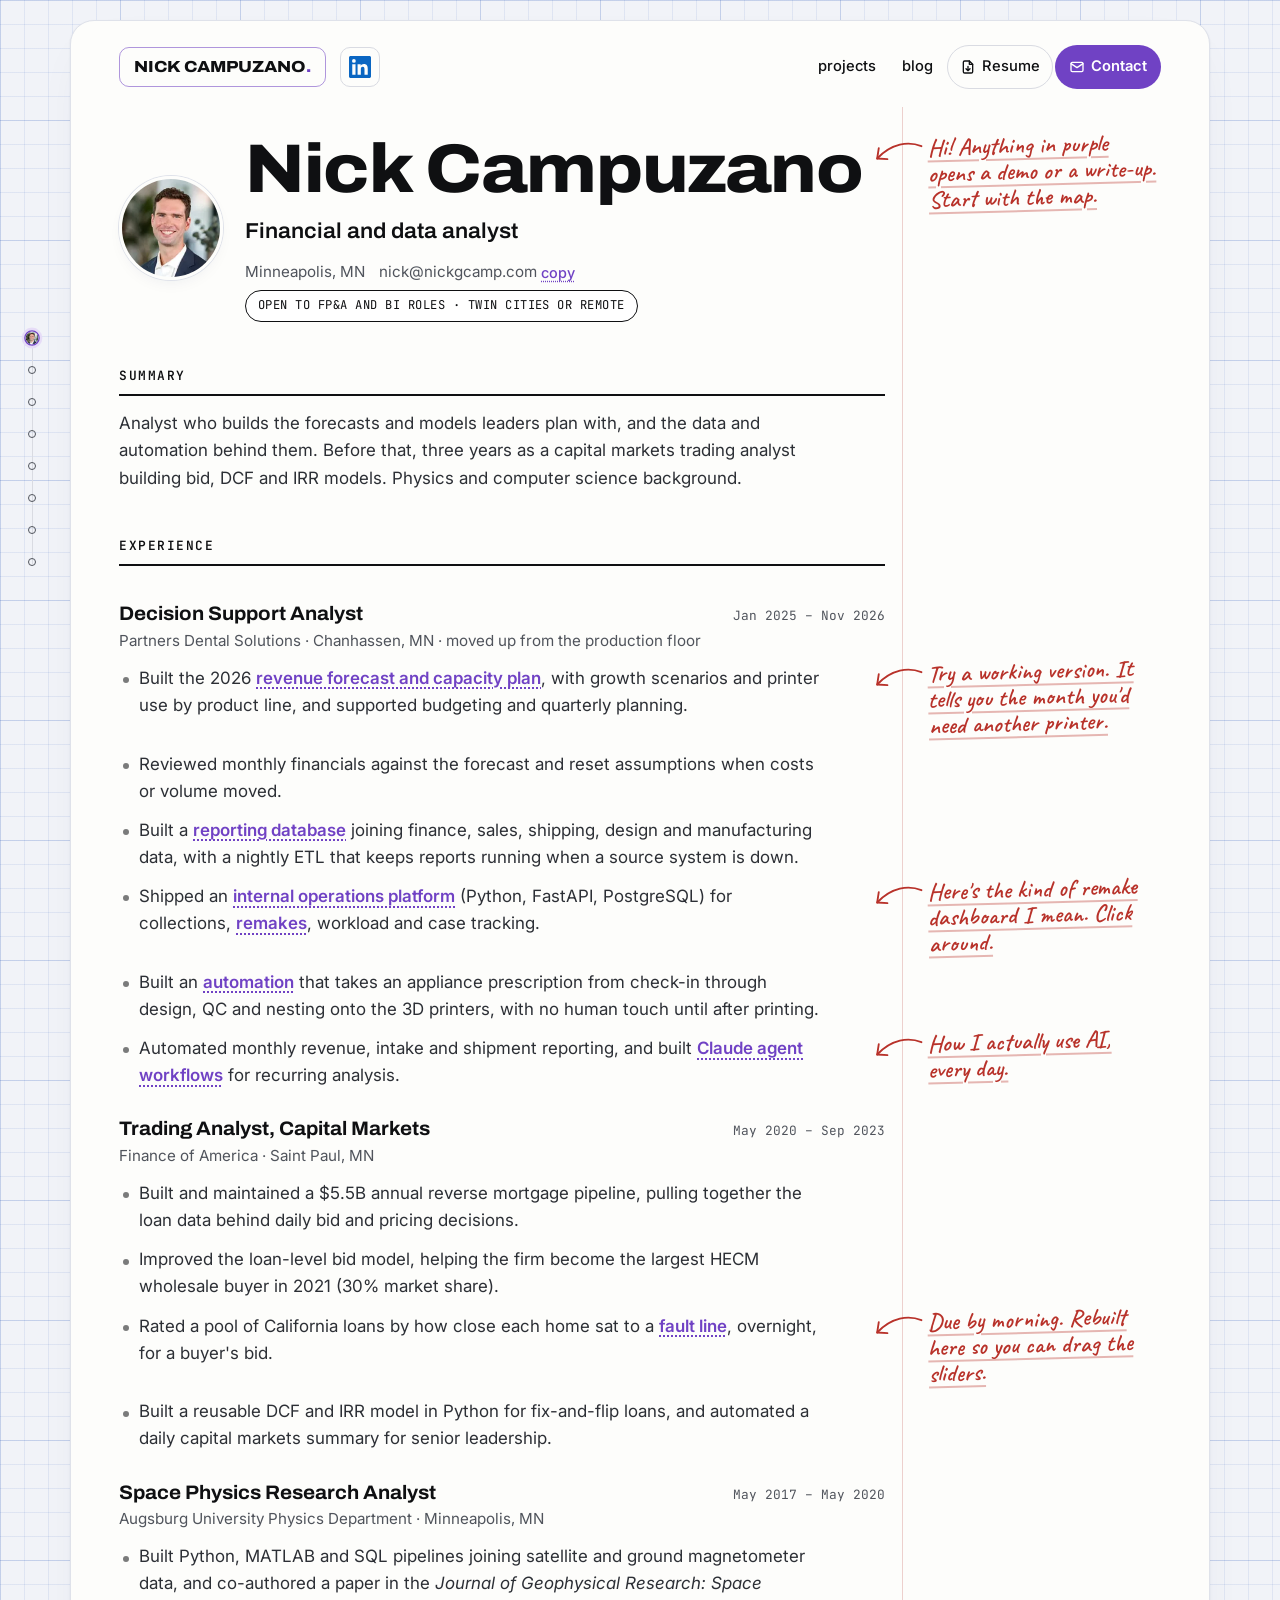
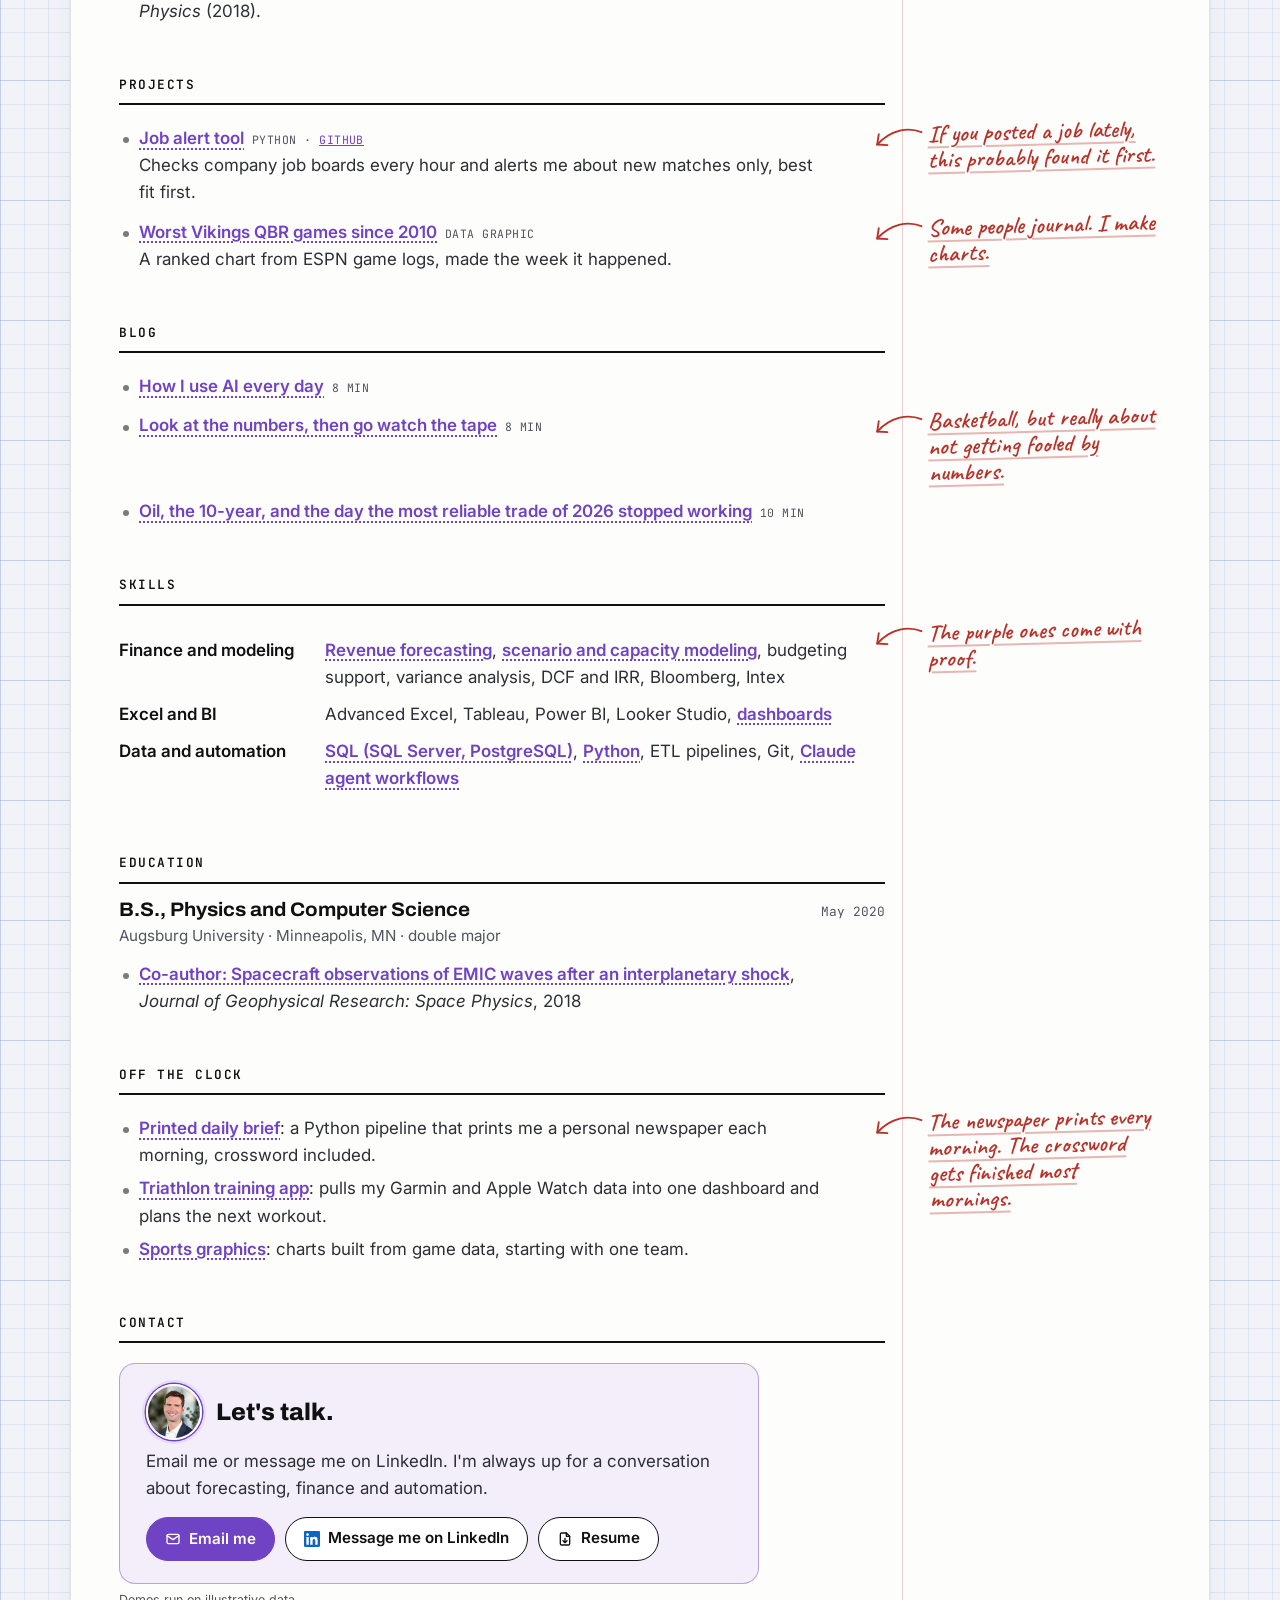
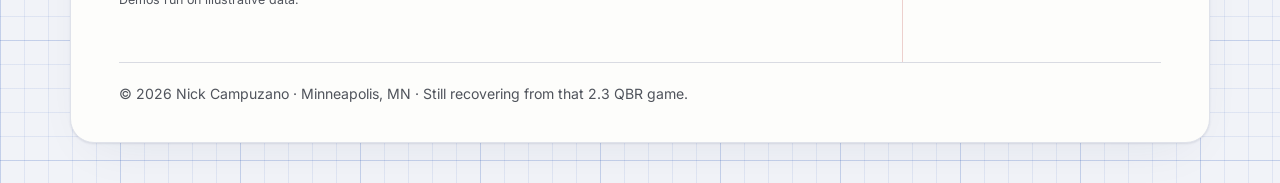
==== index.html @ 0dad1169 "Resume buttons open the PDF in a new tab Co-Authored-By: Claude Opus 5.5 <noreply@anthropic.com>" ====
<!doctype html>
<html lang="en">
<head>
<meta charset="utf-8">
<meta name="viewport" content="width=device-width, initial-scale=1, viewport-fit=cover">
<title>Nick Campuzano · Financial and data analyst</title>
<meta name="description" content="Nick Campuzano, financial and data analyst in Minneapolis. Forecasts, FP&amp;A models, SQL, Python and the automation behind them.">
<link rel="canonical" href="https://nickgcamp.com/">
<meta property="og:type" content="website">
<meta property="og:site_name" content="Nick Campuzano">
<meta property="og:title" content="Nick Campuzano · Financial and data analyst">
<meta property="og:description" content="Nick Campuzano, financial and data analyst in Minneapolis. Forecasts, FP&amp;A models, SQL, Python and the automation behind them.">
<meta property="og:url" content="https://nickgcamp.com/">
<meta property="og:image" content="https://nickgcamp.com/assets/og-image.png">
<meta property="og:image:width" content="1200">
<meta property="og:image:height" content="630">
<meta name="twitter:card" content="summary_large_image">
<meta name="theme-color" content="#fbfbf9" media="(prefers-color-scheme: light)">
<meta name="theme-color" content="#0f1114" media="(prefers-color-scheme: dark)">
<link rel="icon" href="assets/favicon.svg" type="image/svg+xml">
<link rel="icon" href="assets/favicon-32.png" sizes="32x32" type="image/png">
<link rel="apple-touch-icon" href="assets/apple-touch-icon.png">
<link rel="preconnect" href="https://fonts.googleapis.com">
<link rel="preconnect" href="https://fonts.gstatic.com" crossorigin>
<link rel="stylesheet" href="https://fonts.googleapis.com/css2?family=Archivo:wdth,wght@62..125,400..900&family=Inter:wght@400;500;600;700&family=JetBrains+Mono:wght@400;500;600;700&family=Caveat:wght@600&display=swap">

<style>
:root {
  --bg: #fbfbf9; --ink: #0f1012; --body: #2c2f35; --muted: #50545c; --line: #d9dbe2;
  --accent: #7042c4; --accent-ink: #ffffff; --accent-soft: #e6dcf7;
  --pen: #b8322a; --pen-soft: rgba(184,50,42,.35);
  --grid: rgba(64,104,190,.10); --grid-major: rgba(64,104,190,.17);
  --chip: #ffffff;
  --frame: #f1f3f8; --paper: #fdfdfb; --card-line: #dfe2ea; --shadow: rgba(30,40,80,.10);
  --f-display: "Archivo", "Arial Narrow", system-ui, sans-serif;
  --f-body: "Inter", system-ui, -apple-system, "Segoe UI", Roboto, sans-serif;
  --f-mono: "JetBrains Mono", ui-monospace, Menlo, Consolas, monospace;
  --f-hand: "Caveat", "Segoe Print", "Bradley Hand", cursive;
  --margin: 240px;
}
@media (prefers-color-scheme: dark) { :root:not([data-theme="light"]) {
  --bg: #111317; --ink: #f1f1ec; --body: #d4d6da; --muted: #a3a8b1; --line: #343943;
  --accent: #c4b0f7; --accent-ink: #0f1114; --accent-soft: #33285a; --pen: #ff8f80; --pen-soft: rgba(255,143,128,.4);
  --grid: rgba(160,180,255,.07); --grid-major: rgba(160,180,255,.13);
  --chip: #1c2026; --frame: #0b0d10; --paper: #16191e; --card-line: #2a2f37; --shadow: rgba(0,0,0,.5); color-scheme: dark; } }
:root[data-theme="dark"] {
  --bg: #111317; --ink: #f1f1ec; --body: #d4d6da; --muted: #a3a8b1; --line: #343943;
  --accent: #c4b0f7; --accent-ink: #0f1114; --accent-soft: #33285a; --pen: #ff8f80; --pen-soft: rgba(255,143,128,.4);
  --grid: rgba(160,180,255,.07); --grid-major: rgba(160,180,255,.13);
  --chip: #1c2026; --frame: #0b0d10; --paper: #16191e; --card-line: #2a2f37; --shadow: rgba(0,0,0,.5); color-scheme: dark; }

* { box-sizing: border-box; }
body {
  margin: 0; color: var(--body); font-family: var(--f-body); font-size: 1.06rem; line-height: 1.6;
  background-color: var(--frame);
  background-image:
    linear-gradient(var(--grid-major) 1px, transparent 1px),
    linear-gradient(90deg, var(--grid-major) 1px, transparent 1px),
    linear-gradient(var(--grid) 1px, transparent 1px),
    linear-gradient(90deg, var(--grid) 1px, transparent 1px);
  background-size: 120px 120px, 120px 120px, 24px 24px, 24px 24px;
  padding-left: max(16px, env(safe-area-inset-left, 0px));
  padding-right: max(16px, env(safe-area-inset-right, 0px));
}
a { color: var(--accent); }
:focus-visible { outline: 2px solid var(--accent); outline-offset: 3px; border-radius: 4px; }

/* the card that holds the resume: solid, no grid behind text */
.card { max-width: 1140px; margin: 20px auto 40px; background: var(--paper, var(--bg)); border: 1px solid var(--card-line); border-radius: 24px; box-shadow: 0 1px 2px var(--shadow), 0 18px 50px -24px var(--shadow); padding: 6px clamp(20px, 4vw, 48px) 0; }
/* header */
.top { margin: 0; display: flex; align-items: center; justify-content: space-between; gap: 12px 24px; flex-wrap: wrap; padding-block: 18px; }
.brand { font-family: var(--f-display); font-weight: 800; font-stretch: 112%; text-transform: uppercase; color: var(--ink); text-decoration: none; font-size: 1rem; }
.brand span { color: var(--accent); }
.top nav { display: flex; flex-wrap: wrap; gap: 2px; }
.top nav a { color: var(--ink); text-decoration: none; font-size: .92rem; font-weight: 500; padding: 8px 12px; min-height: 44px; display: inline-flex; align-items: center; border-radius: 999px; }
.top nav a:hover { background: var(--accent-soft); }

/* the sheet */
.sheet { margin: 0; position: relative; padding-block: 28px 40px; }
.sheet::before { content: ""; position: absolute; top: 0; bottom: 0; right: calc(var(--margin) + 18px); width: 1px; background: var(--pen); opacity: .22; }
.row { display: grid; grid-template-columns: minmax(0, 1fr) var(--margin); column-gap: 36px; }
.row > :first-child { min-width: 0; }

h1 { font-family: var(--f-display); font-weight: 800; font-stretch: 110%; color: var(--ink); font-size: clamp(2.5rem, 7vw, 4.3rem); line-height: 1; letter-spacing: -0.02em; margin: 0; }
.role { font-family: var(--f-display); font-stretch: 105%; font-weight: 600; color: var(--ink); font-size: clamp(1.1rem, 2.4vw, 1.35rem); margin: 10px 0 6px; }
.contact-line { display: flex; flex-wrap: wrap; align-items: center; gap: 4px 14px; color: var(--muted); font-size: .95rem; }
.contact-line a { font-weight: 500; }
.copy { font: inherit; font-size: .9rem; font-weight: 500; color: var(--accent); background: none; border: 0; padding: 6px 0; min-height: 36px; cursor: pointer; text-decoration: underline; text-decoration-style: dotted; text-underline-offset: 3px; }
.open { display: inline-block; margin-top: 12px; font-family: var(--f-mono); font-size: .76rem; letter-spacing: .04em; text-transform: uppercase; color: var(--ink); border: 1px solid var(--ink); border-radius: 999px; padding: 5px 12px; background: var(--chip); }

h2 { font-family: var(--f-mono); font-weight: 600; font-size: .8rem; letter-spacing: .12em; text-transform: uppercase; color: var(--ink); margin: 44px 0 14px; padding-bottom: 8px; border-bottom: 2px solid var(--ink); }
.summary { margin: 0; color: var(--body); max-width: 62ch; }

.job-head { display: flex; justify-content: space-between; align-items: baseline; gap: 4px 16px; flex-wrap: wrap; margin-top: 22px; }
h3 { font-family: var(--f-display); font-weight: 700; font-stretch: 105%; color: var(--ink); font-size: 1.22rem; margin: 0; line-height: 1.25; }
.dates { font-family: var(--f-mono); font-size: .8rem; color: var(--muted); white-space: nowrap; }
.org { color: var(--muted); font-size: .95rem; margin: 2px 0 6px; }
.bullet { position: relative; padding-left: 20px; margin: 6px 0; max-width: 64ch; }
.bullet::before { content: ""; position: absolute; left: 4px; top: .72em; width: 6px; height: 6px; border-radius: 50%; background: var(--ink); opacity: .55; }

/* links inside the resume */
.lk { color: var(--accent); font-weight: 600; text-decoration: underline; text-decoration-style: dotted; text-decoration-thickness: 1.5px; text-underline-offset: 4px; border-radius: 3px; transition: background-color .15s; }
.lk:hover, .lk:focus-visible { text-decoration-style: solid; background: var(--accent-soft); }
.tag { font-family: var(--f-mono); font-size: .72rem; letter-spacing: .04em; text-transform: uppercase; color: var(--muted); margin-left: 8px; white-space: nowrap; }

.skills { display: grid; gap: 10px; }
.skills div { display: grid; grid-template-columns: 190px minmax(0, 1fr); gap: 4px 16px; }
.skills dt { font-weight: 600; color: var(--ink); }
.skills dd { margin: 0; }

/* margin notes */
.note { align-self: start; display: flex; align-items: flex-start; gap: 4px; margin-left: -50px; padding: 2px 6px 4px 0; color: var(--pen); text-decoration: none; font-family: var(--f-hand); font-weight: 600; font-size: 1.5rem; line-height: 1.08; transform: rotate(-1.5deg); transform-origin: left top; border-radius: 6px; }
.note .arrow { flex: none; width: 52px; height: 30px; margin-top: 2px; transition: transform .2s; }
.note .arrow path { fill: none; stroke: currentColor; stroke-width: 2; stroke-linecap: round; stroke-linejoin: round; }
.note .txt { text-decoration: underline; text-decoration-color: var(--pen-soft); text-decoration-thickness: 1.5px; text-underline-offset: 5px; }
a.note:hover, a.note:focus-visible { color: var(--accent); }
a.note:hover .txt, a.note:focus-visible .txt { text-decoration-color: currentColor; background: linear-gradient(transparent 55%, var(--accent-soft) 55%); }
a.note:hover .arrow, a.note:focus-visible .arrow { transform: translateX(-5px); }
.mt-job { margin-top: 22px; }
.mt-b { margin-top: 2px; }

.contact { margin-top: 10px; display: flex; flex-wrap: wrap; gap: 10px; }
.btn { display: inline-flex; align-items: center; min-height: 44px; padding: 0 18px; border-radius: 999px; font-weight: 600; font-size: .95rem; text-decoration: none; border: 1.5px solid var(--ink); color: var(--ink); background: var(--chip); cursor: pointer; font-family: inherit; }
.btn.primary { background: var(--ink); color: var(--bg); }
.btn:hover { border-color: var(--accent); }

footer { margin: 0; border-top: 1px solid var(--line); padding-block: 20px 36px; color: var(--muted); font-size: .88rem; display: flex; flex-wrap: wrap; justify-content: space-between; gap: 8px 20px; }
footer a { color: var(--muted); }
.foot-note { font-size: .78rem; color: var(--muted); margin-top: 6px; }

@media (max-width: 860px) {
  .card { margin: 14px auto 28px; border-radius: 18px; padding: 4px 18px 0; }
  .sheet::before { display: none; }
  .row { grid-template-columns: minmax(0, 1fr); }
  .row > .note:empty, .row > .gap { display: none; }
  .note { margin: 4px 0 8px 14px; font-size: 1.42rem; transform: rotate(-1deg); }
  .note .arrow { transform: scaleY(-1) rotate(-12deg); width: 44px; }
  a.note:hover .arrow, a.note:focus-visible .arrow { transform: scaleY(-1) rotate(-12deg) translateY(4px); }
  .skills div { grid-template-columns: minmax(0, 1fr); gap: 0; }
}
@media (prefers-reduced-motion: reduce) { .note .arrow, .lk { transition: none; } }

/* ---- Name button + LinkedIn, same spot on every page ---- */
.brand-row { display: flex; align-items: center; gap: 14px; flex-shrink: 0; }
.brand-row .brand { display: inline-block; white-space: nowrap; line-height: 30px; padding: 4px 14px; border: 1px solid var(--accent); border: 1px solid color-mix(in srgb, var(--accent) 55%, transparent); border-radius: 10px; transition: background-color .15s, border-color .15s; }
.brand-row .brand:hover, .brand-row .brand:focus-visible { background: var(--accent-soft); border-color: var(--accent); }
.brand-li { width: 40px; height: 40px; display: inline-flex; align-items: center; justify-content: center; border-radius: 10px; border: 1px solid var(--line); color: #0a66c2; transition: background-color .15s, border-color .15s; }
.brand-li svg { width: 22px; height: 22px; fill: currentColor; }
.brand-li:hover, .brand-li:focus-visible { background: var(--accent-soft); border-color: var(--accent); }
@media (prefers-color-scheme: dark) { :root:not([data-theme="light"]) .brand-li { color: #7cb7ff; } }
:root[data-theme="dark"] .brand-li { color: #7cb7ff; }
@media (max-width: 860px) { .brand-row .brand { line-height: 34px; } .brand-li { width: 44px; height: 44px; } }

/* Pinned header, Contact button and contact panel (Nov 23) */
html { scroll-padding-top: var(--hdr-h, 112px); }
@media (prefers-reduced-motion: no-preference) { html { scroll-behavior: smooth; } }
.top { position: sticky; top: 0; z-index: 40; background: var(--paper, var(--bg)); margin-inline: calc(-1 * clamp(20px, 4vw, 48px)); padding-inline: clamp(20px, 4vw, 48px); border-radius: 24px 24px 0 0; transition: box-shadow .2s, border-radius .2s; }
.top.stuck { box-shadow: 0 1px 0 var(--line), 0 10px 20px -16px rgba(0, 0, 0, .35); }
.top.stuck { border-radius: 0; }
.top nav a.nav-cta { gap: 6px; background: var(--accent); color: var(--accent-ink); font-weight: 600; padding-inline: 14px; }
.top nav a.nav-cta:hover { background: var(--accent); filter: brightness(1.08); }
.nav-cta svg, .btn .mail { width: 16px; height: 16px; flex: none; }
.contact-panel { margin-top: 6px; padding: 20px clamp(16px, 3vw, 26px) 22px; border: 1px solid var(--accent); border: 1px solid color-mix(in srgb, var(--accent) 45%, transparent); border-radius: 16px; background: var(--accent-soft); background: color-mix(in srgb, var(--accent-soft) 45%, transparent); max-width: 640px; }
.contact-panel .talk { font-family: var(--f-display); font-weight: 800; font-size: 1.5rem; line-height: 1.2; color: var(--ink); margin: 0 0 4px; }
.contact-panel .talk-head { display: flex; align-items: center; gap: 14px; margin: 0 0 8px; }
.contact-panel .talk-head .talk { margin: 0; }
.talk-face { width: 56px; height: 56px; flex: none; border-radius: 50%; object-fit: cover; display: block; border: 2px solid var(--paper, var(--bg)); box-shadow: 0 0 0 1.5px var(--accent), 0 0 0 4px var(--accent-soft); }
@media (max-width: 560px) { .talk-face { width: 48px; height: 48px; } }
.contact-panel .contact { margin-top: 14px; }
.contact-panel .btn { gap: 8px; }
.contact-panel .btn svg { fill: none; stroke: currentColor; }
.contact-panel .btn svg.li { fill: #0a66c2; stroke: none; }
.email-btn { position: relative; justify-content: center; transition: transform .18s ease, background-color .18s ease, color .18s ease, border-color .18s ease; }
.email-btn .ok { display: none; }
.email-btn.copied .mail { display: none; }
.email-btn.copied .ok { display: block; }
.contact-panel .btn.primary.email-btn.copied { background: var(--paper, var(--bg)); color: var(--accent); border-color: var(--accent); }
.email-btn.pop { animation: email-pop .42s ease; }
@keyframes email-pop { 0% { transform: scale(1); } 35% { transform: scale(.9); } 70% { transform: scale(1.03); } 100% { transform: scale(1); } }
@media (prefers-reduced-motion: reduce) { .email-btn { transition: none; } .email-btn.pop { animation: none; } }
.contact-panel { --cg: color-mix(in srgb, var(--accent) 38%, transparent); }
.contact-flash { animation: contact-pulse 2.4s ease-in-out 1; }
@keyframes contact-pulse {
  0% { box-shadow: 0 0 0 0 transparent, 0 0 0 0 transparent; }
  18% { box-shadow: 0 0 0 2px var(--accent), 0 0 22px 4px var(--cg); }
  36% { box-shadow: 0 0 0 1px var(--accent), 0 0 6px 0 var(--cg); }
  54% { box-shadow: 0 0 0 2px var(--accent), 0 0 22px 4px var(--cg); }
  76% { box-shadow: 0 0 0 1px var(--accent), 0 0 6px 0 var(--cg); }
  100% { box-shadow: 0 0 0 0 transparent, 0 0 0 0 transparent; }
}
@media (prefers-reduced-motion: reduce) { .contact-flash { animation: none; box-shadow: 0 0 0 2px var(--accent); } }
.contact-panel .btn svg { width: 16px; height: 16px; }
.contact-panel .btn.primary { background: var(--accent); color: var(--accent-ink); border-color: var(--accent); }
.contact-panel .btn, .top nav a.nav-cta { white-space: nowrap; }
@media (max-width: 860px) {
  .top { padding-block: 10px; row-gap: 8px; }
  .top { margin-inline: -18px; padding-inline: 18px; border-radius: 18px 18px 0 0; }
  .top nav a { min-height: 40px; }
}

/* headshot beside the name */
.who { display: flex; align-items: center; gap: 18px 22px; flex-wrap: wrap; }
.who .avatar { width: 104px; height: 104px; border-radius: 50%; object-fit: cover; display: block; border: 3px solid var(--paper, var(--bg)); box-shadow: 0 0 0 1px var(--card-line), 0 6px 18px -8px var(--shadow); }
.who > div { min-width: 0; }
.skip { position: absolute; left: -9999px; top: 8px; background: var(--ink); color: var(--bg); padding: 8px 14px; border-radius: 999px; z-index: 60; }
.skip:focus { left: 16px; }
.nav-pdf { gap: 6px; border: 1px solid var(--line); }
.copy.done { text-decoration: none; }
.soc { display: flex; flex-wrap: wrap; gap: 8px; margin: 10px 0 12px; }
.soc-btn { display: inline-flex; align-items: center; gap: 8px; min-height: 40px; padding: 0 14px 0 10px; border-radius: 999px; border: 1px solid var(--card-line); background: var(--chip); color: var(--ink); font-weight: 600; font-size: .9rem; text-decoration: none; transition: border-color .15s, background-color .15s; }
.soc-btn svg { width: 20px; height: 20px; fill: currentColor; flex: none; }
.soc-btn.li svg { color: #0a66c2; }
.soc-btn:hover, .soc-btn:focus-visible { border-color: var(--accent); background: var(--accent-soft); }
@media (prefers-color-scheme: dark) { :root:not([data-theme="light"]) .soc-btn.li svg { color: #7cb7ff; } }
:root[data-theme="dark"] .soc-btn.li svg { color: #7cb7ff; }
.open { margin-top: 0; }
@media (max-width: 860px) { .who .avatar { width: 84px; height: 84px; } }


/* Where-am-I: side tracker on wide screens, progress bar on narrow ones, gentle reveal (Nov 23) */
.spy { display: none; }
@media (min-width: 1240px) {
  .spy { display: flex; flex-direction: column; gap: 2px; position: fixed; z-index: 30; top: 50%; transform: translateY(-50%); right: calc(50% + 590px); }
  .spy a { display: flex; align-items: center; gap: 10px; min-height: 28px; padding: 2px 8px 2px 4px; border-radius: 999px; text-decoration: none; color: var(--muted); font-family: var(--f-mono); font-size: .7rem; letter-spacing: .06em; text-transform: uppercase; }
  .spy .dot { width: 8px; height: 8px; border-radius: 50%; flex: none; border: 1.5px solid var(--muted); background: transparent; transition: background-color .2s, border-color .2s, transform .2s; }
  .spy .lbl { position: absolute; left: 30px; opacity: 0; pointer-events: none; white-space: nowrap; background: var(--paper, var(--bg)); border: 1px solid var(--line); border-radius: 999px; padding: 2px 8px; transition: opacity .15s; }
  .spy a:hover .lbl, .spy a:focus-visible .lbl { opacity: 1; }
  .spy a:hover .dot { border-color: var(--accent); }
  .spy a.on { color: var(--accent); }
  .spy a.on .dot { background: var(--accent); border-color: var(--accent); transform: scale(1.35); }
  .spy::before { content: ""; position: absolute; left: 7.5px; top: 14px; bottom: 14px; width: 1px; background: var(--line); z-index: -1; }
}
@media (min-width: 1520px) {
  .spy .lbl { position: static; opacity: 1; background: none; border: 0; padding: 0; pointer-events: auto; }
}
.read-bar { position: absolute; left: 0; right: 0; bottom: -1px; height: 3px; background: var(--accent); transform-origin: left center; transform: scaleX(0); border-radius: 0 3px 3px 0; pointer-events: none; }
@media (prefers-reduced-motion: no-preference) {
  .reveal-on main > section { opacity: 0; transform: translateY(16px); transition: opacity .5s ease-out, transform .5s ease-out; }
  .reveal-on main > section.in { opacity: 1; transform: none; }
}
/* Section dots grow as the cursor gets close, like the Mac dock (Nov 23) */
@media (min-width: 1240px) {
  .spy { gap: 0; }
  .spy a { min-height: 32px; padding: 4px 12px 4px 6px; }
  .spy .dot { width: 8px; height: 8px; --m: 1; --b: 1; transform: scale(calc(var(--m) * var(--b))); transition: background-color .2s, border-color .2s, transform .12s ease-out; will-change: transform; }
  .spy a.on .dot { --b: 1.3; transform: scale(calc(var(--m) * var(--b))); }
  .spy::before { left: 9.5px; }
  .spy .lbl { left: 40px; font-size: .82rem; font-weight: 700; letter-spacing: .04em; color: var(--accent); }
}
@media (min-width: 1240px) and (prefers-reduced-motion: reduce) {
  .spy .dot { transition: none; }
  .spy a:hover .dot { --m: 2.2; }
}
@media (min-width: 1240px) {
  .spy a.near .lbl { opacity: 1; }
  .spy a.near { color: var(--accent); }
  .spy a.near .dot { border-color: var(--accent); }
}

/* Summary dot shows Nick's headshot (Nov 23) */
@media (min-width: 1240px) {
  .spy .dot.face { width: 12px; height: 12px; margin-left: -2px; border: 1.5px solid var(--muted); background: transparent; will-change: auto; }
  .spy a.on .dot.face { border-color: var(--accent); background: transparent; box-shadow: 0 0 0 2px var(--accent-soft); }
  .spy a:hover .dot.face, .spy a.near .dot.face { border-color: var(--accent); }
  .spy .dot.face { overflow: hidden; }
  .spy .dot.face img { display: block; width: 100%; height: 100%; object-fit: cover; border-radius: 50%; }
}
</style>

</head>
<body>
<a class="skip" href="#main">Skip to content</a>
<div class="card">
<header class="top">
  <div class="brand-row"><a class="brand" href="index.html">Nick Campuzano<span>.</span></a><a class="brand-li" href="https://www.linkedin.com/in/nickgcamp" aria-label="Nick on LinkedIn"><svg viewBox="0 0 24 24" width="20" height="20" aria-hidden="true" focusable="false"><path d="M20.45 20.45h-3.55v-5.57c0-1.33-.03-3.04-1.85-3.04-1.86 0-2.14 1.45-2.14 2.94v5.67H9.35V9h3.41v1.56h.05c.48-.9 1.64-1.85 3.37-1.85 3.6 0 4.27 2.37 4.27 5.46v6.28zM5.34 7.43a2.06 2.06 0 1 1 0-4.12 2.06 2.06 0 0 1 0 4.12zM7.12 20.45H3.56V9h3.56v11.45zM22.22 0H1.77C.79 0 0 .77 0 1.73v20.54C0 23.23.79 24 1.77 24h20.45c.98 0 1.78-.77 1.78-1.73V1.73C24 .77 23.2 0 22.22 0z"/></svg></a></div>
  <nav aria-label="Main">
      <a href="projects.html">projects</a>
      <a href="deep-dives/">blog</a>
      <a class="nav-pdf" href="assets/Nick_Campuzano_Resume.pdf" aria-label="Resume (PDF), opens in a new tab"><svg class="dl" viewBox="0 0 24 24" width="16" height="16" aria-hidden="true" focusable="false" fill="none" stroke="currentColor" stroke-width="2" stroke-linecap="round" stroke-linejoin="round"><path d="M14 3H7a2 2 0 0 0-2 2v14a2 2 0 0 0 2 2h10a2 2 0 0 0 2-2V8z"/><path d="M14 3v5h5"/><path d="M12 11v6M9 14.5l3 3 3-3"/></svg><span>Resume</span></a>
      <a class="nav-cta" href="#contact"><svg class="mail" viewBox="0 0 24 24" width="16" height="16" aria-hidden="true" focusable="false" fill="none" stroke="currentColor" stroke-width="2" stroke-linecap="round" stroke-linejoin="round"><rect x="3" y="5" width="18" height="14" rx="2"/><path d="m3 7 9 6 9-6"/></svg><span>Contact</span></a>
    </nav>
</header>

<main class="sheet" id="main">
  <div class="row">
    <div class="who">
      <picture><source type="image/webp" srcset="assets/img/nick-headshot-160.webp 160w, assets/img/nick-headshot-320.webp 320w" sizes="104px"><img class="avatar" src="assets/img/nick-headshot-160.jpg" srcset="assets/img/nick-headshot-160.jpg 160w, assets/img/nick-headshot-320.jpg 320w" sizes="104px" width="104" height="104" alt="Nick Campuzano" fetchpriority="high"></picture>
      <div>
      <h1>Nick Campuzano</h1>
      <p class="role">Financial and data analyst</p>
      <div class="contact-line">
        <span>Minneapolis, MN</span>
        <span><span data-email-text>Email</span> <button class="copy" type="button" data-email aria-live="polite">copy</button></span>
      </div>
      <span class="open">Open to FP&amp;A and BI roles · Twin Cities or remote</span>
      </div>
    </div>
    <a class="note" href="demos/earthquake.html"><svg class="arrow" viewBox="0 0 56 30" aria-hidden="true"><path fill="none" stroke="currentColor" stroke-width="2" stroke-linecap="round" d="M54 8 C 40 2, 22 4, 6 20"/><path fill="none" stroke="currentColor" stroke-width="2" stroke-linecap="round" stroke-linejoin="round" d="M6 20 L 8 9 M6 20 L 17 21"/></svg><span class="txt">Hi! Anything in purple opens a demo or a write-up. Start with the map.</span></a>
  </div>

  <section aria-labelledby="h-sum">
    <div class="row"><h2 id="h-sum">Summary</h2><span class="gap"></span></div>
    <div class="row">
      <p class="summary">Analyst who builds the forecasts and models leaders plan with, and the data and automation behind them. Before that, three years as a capital markets trading analyst building bid, DCF and IRR models. Physics and computer science background.</p>
      <span class="gap"></span>
    </div>
  </section>

  <section aria-labelledby="h-exp">
    <div class="row"><h2 id="h-exp">Experience</h2><span class="gap"></span></div>

    <div class="row"><div class="job-head"><h3>Decision Support Analyst</h3><span class="dates">Jan 2025 – Nov 2026</span></div><span class="gap"></span></div>
    <div class="row"><p class="org">Partners Dental Solutions · Chanhassen, MN · moved up from the production floor</p><span class="gap"></span></div>
    <div class="row">
      <p class="bullet">Built the 2026 <a class="lk" href="demos/forecast.html">revenue forecast and capacity plan</a>, with growth scenarios and printer use by product line, and supported budgeting and quarterly planning.</p>
      <a class="note mt-b" href="demos/forecast.html"><svg class="arrow" viewBox="0 0 56 30" aria-hidden="true"><path fill="none" stroke="currentColor" stroke-width="2" stroke-linecap="round" d="M54 8 C 40 2, 22 4, 6 20"/><path fill="none" stroke="currentColor" stroke-width="2" stroke-linecap="round" stroke-linejoin="round" d="M6 20 L 8 9 M6 20 L 17 21"/></svg><span class="txt">Try a working version. It tells you the month you'd need another printer.</span></a>
    </div>
    <div class="row"><p class="bullet">Reviewed monthly financials against the forecast and reset assumptions when costs or volume moved.</p><span class="gap"></span></div>
    <div class="row"><p class="bullet">Built a <a class="lk" href="projects.html#work">reporting database</a> joining finance, sales, shipping, design and manufacturing data, with a nightly ETL that keeps reports running when a source system is down.</p><span class="gap"></span></div>
    <div class="row">
      <p class="bullet">Shipped an <a class="lk" href="projects.html#work">internal operations platform</a> (Python, FastAPI, PostgreSQL) for collections, <a class="lk" href="demos/quality.html">remakes</a>, workload and case tracking.</p>
      <a class="note mt-b" href="demos/quality.html"><svg class="arrow" viewBox="0 0 56 30" aria-hidden="true"><path fill="none" stroke="currentColor" stroke-width="2" stroke-linecap="round" d="M54 8 C 40 2, 22 4, 6 20"/><path fill="none" stroke="currentColor" stroke-width="2" stroke-linecap="round" stroke-linejoin="round" d="M6 20 L 8 9 M6 20 L 17 21"/></svg><span class="txt">Here's the kind of remake dashboard I mean. Click around.</span></a>
    </div>
    <div class="row"><p class="bullet">Built an <a class="lk" href="projects.html#work">automation</a> that takes an appliance prescription from check-in through design, QC and nesting onto the 3D printers, with no human touch until after printing.</p><span class="gap"></span></div>
    <div class="row">
      <p class="bullet">Automated monthly revenue, intake and shipment reporting, and built <a class="lk" href="deep-dives/how-i-use-ai-every-day.html">Claude agent workflows</a> for recurring analysis.</p>
      <a class="note mt-b" href="deep-dives/how-i-use-ai-every-day.html"><svg class="arrow" viewBox="0 0 56 30" aria-hidden="true"><path fill="none" stroke="currentColor" stroke-width="2" stroke-linecap="round" d="M54 8 C 40 2, 22 4, 6 20"/><path fill="none" stroke="currentColor" stroke-width="2" stroke-linecap="round" stroke-linejoin="round" d="M6 20 L 8 9 M6 20 L 17 21"/></svg><span class="txt">How I actually use AI, every day.</span></a>
    </div>

    <div class="row"><div class="job-head"><h3>Trading Analyst, Capital Markets</h3><span class="dates">May 2020 – Sep 2023</span></div><span class="gap"></span></div>
    <div class="row"><p class="org">Finance of America · Saint Paul, MN</p><span class="gap"></span></div>
    <div class="row"><p class="bullet">Built and maintained a $5.5B annual reverse mortgage pipeline, pulling together the loan data behind daily bid and pricing decisions.</p><span class="gap"></span></div>
    <div class="row"><p class="bullet">Improved the loan-level bid model, helping the firm become the largest HECM wholesale buyer in 2021 (30% market share).</p><span class="gap"></span></div>
    <div class="row">
      <p class="bullet">Rated a pool of California loans by how close each home sat to a <a class="lk" href="demos/earthquake.html">fault line</a>, overnight, for a buyer's bid.</p>
      <a class="note mt-b" href="demos/earthquake.html"><svg class="arrow" viewBox="0 0 56 30" aria-hidden="true"><path fill="none" stroke="currentColor" stroke-width="2" stroke-linecap="round" d="M54 8 C 40 2, 22 4, 6 20"/><path fill="none" stroke="currentColor" stroke-width="2" stroke-linecap="round" stroke-linejoin="round" d="M6 20 L 8 9 M6 20 L 17 21"/></svg><span class="txt">Due by morning. Rebuilt here so you can drag the sliders.</span></a>
    </div>
    <div class="row"><p class="bullet">Built a reusable DCF and IRR model in Python for fix-and-flip loans, and automated a daily capital markets summary for senior leadership.</p><span class="gap"></span></div>

    <div class="row"><div class="job-head"><h3>Space Physics Research Analyst</h3><span class="dates">May 2017 – May 2020</span></div><span class="gap"></span></div>
    <div class="row"><p class="org">Augsburg University Physics Department · Minneapolis, MN</p><span class="gap"></span></div>
    <div class="row"><p class="bullet">Built Python, MATLAB and SQL pipelines joining satellite and ground magnetometer data, and co-authored a paper in the <i>Journal of Geophysical Research: Space Physics</i> (2018).</p><span class="gap"></span></div>
  </section>

  <section aria-labelledby="h-proj">
    <div class="row"><h2 id="h-proj">Projects</h2><span class="gap"></span></div>
    <div class="row">
      <p class="bullet"><a class="lk" href="projects.html#job-alert-tool">Job alert tool</a><span class="tag">Python · <a href="https://github.com/nickgcamp/job-alert-tool-2">GitHub</a></span><br>Checks company job boards every hour and alerts me about new matches only, best fit first.</p>
      <a class="note mt-b" href="projects.html#job-alert-tool"><svg class="arrow" viewBox="0 0 56 30" aria-hidden="true"><path fill="none" stroke="currentColor" stroke-width="2" stroke-linecap="round" d="M54 8 C 40 2, 22 4, 6 20"/><path fill="none" stroke="currentColor" stroke-width="2" stroke-linecap="round" stroke-linejoin="round" d="M6 20 L 8 9 M6 20 L 17 21"/></svg><span class="txt">If you posted a job lately, this probably found it first.</span></a>
    </div>
    <div class="row">
      <p class="bullet"><a class="lk" href="vikings.html">Worst Vikings QBR games since 2010</a><span class="tag">Data graphic</span><br>A ranked chart from ESPN game logs, made the week it happened.</p>
      <a class="note mt-b" href="vikings.html"><svg class="arrow" viewBox="0 0 56 30" aria-hidden="true"><path fill="none" stroke="currentColor" stroke-width="2" stroke-linecap="round" d="M54 8 C 40 2, 22 4, 6 20"/><path fill="none" stroke="currentColor" stroke-width="2" stroke-linecap="round" stroke-linejoin="round" d="M6 20 L 8 9 M6 20 L 17 21"/></svg><span class="txt">Some people journal. I make charts.</span></a>
    </div>
  </section>

  <section aria-labelledby="h-dd">
    <div class="row"><h2 id="h-dd">Blog</h2><span class="gap"></span></div>
    <div class="row"><p class="bullet"><a class="lk" href="deep-dives/how-i-use-ai-every-day.html">How I use AI every day</a><span class="tag">8 min</span></p><span class="gap"></span></div>
    <div class="row">
      <p class="bullet"><a class="lk" href="deep-dives/metrics-and-the-tape.html">Look at the numbers, then go watch the tape</a><span class="tag">8 min</span></p>
      <a class="note mt-b" href="deep-dives/metrics-and-the-tape.html"><svg class="arrow" viewBox="0 0 56 30" aria-hidden="true"><path fill="none" stroke="currentColor" stroke-width="2" stroke-linecap="round" d="M54 8 C 40 2, 22 4, 6 20"/><path fill="none" stroke="currentColor" stroke-width="2" stroke-linecap="round" stroke-linejoin="round" d="M6 20 L 8 9 M6 20 L 17 21"/></svg><span class="txt">Basketball, but really about not getting fooled by numbers.</span></a>
    </div>
    <div class="row"><p class="bullet"><a class="lk" href="deep-dives/oil-and-the-10-year.html">Oil, the 10-year, and the day the most reliable trade of 2026 stopped working</a><span class="tag">10 min</span></p><span class="gap"></span></div>
  </section>

  <section aria-labelledby="h-skills">
    <div class="row"><h2 id="h-skills">Skills</h2><span class="gap"></span></div>
    <div class="row">
      <dl class="skills">
        <div><dt>Finance and modeling</dt><dd><a class="lk" href="demos/forecast.html">Revenue forecasting</a>, <a class="lk" href="demos/forecast.html">scenario and capacity modeling</a>, budgeting support, variance analysis, DCF and IRR, Bloomberg, Intex</dd></div>
        <div><dt>Excel and BI</dt><dd>Advanced Excel, Tableau, Power BI, Looker Studio, <a class="lk" href="demos/quality.html">dashboards</a></dd></div>
        <div><dt>Data and automation</dt><dd><a class="lk" href="projects.html#work">SQL (SQL Server, PostgreSQL)</a>, <a class="lk" href="https://github.com/nickgcamp/job-alert-tool-2">Python</a>, ETL pipelines, Git, <a class="lk" href="deep-dives/how-i-use-ai-every-day.html">Claude agent workflows</a></dd></div>
      </dl>
      <a class="note" href="projects.html"><svg class="arrow" viewBox="0 0 56 30" aria-hidden="true"><path fill="none" stroke="currentColor" stroke-width="2" stroke-linecap="round" d="M54 8 C 40 2, 22 4, 6 20"/><path fill="none" stroke="currentColor" stroke-width="2" stroke-linecap="round" stroke-linejoin="round" d="M6 20 L 8 9 M6 20 L 17 21"/></svg><span class="txt">The purple ones come with proof.</span></a>
    </div>
  </section>

  <section aria-labelledby="h-edu">
    <div class="row"><h2 id="h-edu">Education</h2><span class="gap"></span></div>
    <div class="row"><div class="job-head" style="margin-top:0"><h3>B.S., Physics and Computer Science</h3><span class="dates">May 2020</span></div><span class="gap"></span></div>
    <div class="row"><p class="org">Augsburg University · Minneapolis, MN · double major</p><span class="gap"></span></div>
    <div class="row"><p class="bullet paper"><a class="lk" href="https://doi.org/10.1029/2018JA025984" target="_blank" rel="noopener" title="MMS, Van Allen Probes, GOES 13, and Ground-Based Magnetometer Observations of EMIC Wave Events Before, During, and After a Modest Interplanetary Shock" aria-label="Co-author: MMS, Van Allen Probes, GOES 13, and Ground-Based Magnetometer Observations of EMIC Wave Events Before, During, and After a Modest Interplanetary Shock, Journal of Geophysical Research: Space Physics, 2018 (opens the journal page)">Co-author: Spacecraft observations of EMIC waves after an interplanetary shock</a>, <i>Journal of Geophysical Research: Space Physics</i>, 2018</p><span class="gap"></span></div>
  </section>

  <section aria-labelledby="h-off">
    <div class="row"><h2 id="h-off">Off the clock</h2><span class="gap"></span></div>
    <div class="row">
      <div>
        <p class="bullet"><a class="lk" href="projects.html#personal">Printed daily brief</a>: a Python pipeline that prints me a personal newspaper each morning, crossword included.</p>
        <p class="bullet"><a class="lk" href="projects.html#personal">Triathlon training app</a>: pulls my Garmin and Apple Watch data into one dashboard and plans the next workout.</p>
        <p class="bullet"><a class="lk" href="vikings.html">Sports graphics</a>: charts built from game data, starting with one team.</p>
      </div>
      <a class="note" href="projects.html#personal"><svg class="arrow" viewBox="0 0 56 30" aria-hidden="true"><path fill="none" stroke="currentColor" stroke-width="2" stroke-linecap="round" d="M54 8 C 40 2, 22 4, 6 20"/><path fill="none" stroke="currentColor" stroke-width="2" stroke-linecap="round" stroke-linejoin="round" d="M6 20 L 8 9 M6 20 L 17 21"/></svg><span class="txt">The newspaper prints every morning. The crossword gets finished most mornings.</span></a>
    </div>
  </section>

  <section aria-labelledby="h-contact" id="contact">
    <div class="row"><h2 id="h-contact">Contact</h2><span class="gap"></span></div>
    <div class="row">
      <div class="contact-panel">
        <div class="talk-head"><img class="talk-face" src="assets/img/nick-headshot-160.jpg" width="56" height="56" alt="" loading="lazy" decoding="async"><p class="talk">Let's talk.</p></div>
        <p class="summary">Email me or message me on LinkedIn. I'm always up for a conversation about forecasting, finance and automation.</p>
        <div class="contact">
          <button class="btn primary email-btn" type="button" data-copy-email aria-describedby="email-hint"><svg class="mail" viewBox="0 0 24 24" width="16" height="16" aria-hidden="true" focusable="false" fill="none" stroke="currentColor" stroke-width="2" stroke-linecap="round" stroke-linejoin="round"><rect x="3" y="5" width="18" height="14" rx="2"/><path d="m3 7 9 6 9-6"/></svg><svg class="ok" viewBox="0 0 24 24" width="16" height="16" aria-hidden="true" focusable="false" fill="none" stroke="currentColor" stroke-width="2.4" stroke-linecap="round" stroke-linejoin="round"><path d="M5 12.5l4.5 4.5L19 7.5"/></svg><span class="lbl" aria-live="polite">Email me</span></button><span id="email-hint" hidden>Copies my email address</span>
          <a class="btn" href="https://www.linkedin.com/in/nickgcamp"><svg class="li" viewBox="0 0 24 24" width="16" height="16" aria-hidden="true" focusable="false"><path d="M20.45 20.45h-3.55v-5.57c0-1.33-.03-3.04-1.85-3.04-1.86 0-2.14 1.45-2.14 2.94v5.67H9.35V9h3.41v1.56h.05c.48-.9 1.64-1.85 3.37-1.85 3.6 0 4.27 2.37 4.27 5.46v6.28zM5.34 7.43a2.06 2.06 0 1 1 0-4.12 2.06 2.06 0 0 1 0 4.12zM7.12 20.45H3.56V9h3.56v11.45zM22.22 0H1.77C.79 0 0 .77 0 1.73v20.54C0 23.23.79 24 1.77 24h20.45c.98 0 1.78-.77 1.78-1.73V1.73C24 .77 23.2 0 22.22 0z"/></svg><span>Message me on LinkedIn</span></a>
          <a class="btn" href="assets/Nick_Campuzano_Resume.pdf" aria-label="Resume (PDF), opens in a new tab"><svg class="dl" viewBox="0 0 24 24" width="16" height="16" aria-hidden="true" focusable="false" fill="none" stroke="currentColor" stroke-width="2" stroke-linecap="round" stroke-linejoin="round"><path d="M14 3H7a2 2 0 0 0-2 2v14a2 2 0 0 0 2 2h10a2 2 0 0 0 2-2V8z"/><path d="M14 3v5h5"/><path d="M12 11v6M9 14.5l3 3 3-3"/></svg><span>Resume</span></a>
        </div>
      </div>
      <span class="gap"></span>
    </div>
    <div class="row"><p class="foot-note">Demos run on illustrative data.</p><span class="gap"></span></div>
  </section>
</main>

<footer>
  <span>© 2026 Nick Campuzano · Minneapolis, MN · Still recovering from that 2.3 QBR game.</span>
</footer>
</div>

<script>
(() => {
  const EMAIL = ["nick", "nickgcamp.com"].join("@");
  document.querySelectorAll('[data-email-text]').forEach(el => { el.textContent = EMAIL; });
  document.querySelectorAll('[data-copy-email]').forEach(b => {
    const lbl = b.querySelector('.lbl'); const label = lbl.textContent; let t;
    const reset = () => { b.classList.remove('copied'); lbl.textContent = label; };
    const show = text => { clearTimeout(t); b.classList.remove('pop'); void b.offsetWidth; b.classList.add('pop', 'copied'); lbl.textContent = text; t = setTimeout(reset, text === 'Copied' ? 1800 : 5000); };
    b.addEventListener('animationend', () => b.classList.remove('pop'));
    b.addEventListener('click', () => {
      if (navigator.clipboard && navigator.clipboard.writeText) navigator.clipboard.writeText(EMAIL).then(() => show('Copied'), () => show(EMAIL));
      else show(EMAIL);
    });
  });
  document.querySelectorAll('[data-email]').forEach(b => b.addEventListener('click', () => {
    const label = b.textContent;
    const done = () => { b.textContent = 'Copied!'; setTimeout(() => { b.textContent = label; }, 1500); };
    if (navigator.clipboard && navigator.clipboard.writeText) {
      navigator.clipboard.writeText(EMAIL).then(done, () => { b.textContent = EMAIL; });
    } else { b.textContent = EMAIL; }
  }));
})();
</script>
<script>
/* Pinned header height, Email me link, and the contact highlight */
(() => {
  const hdr = document.querySelector('.site-header, .top');
  const root = document.documentElement;
  if (hdr) {
    const size = () => root.style.setProperty('--hdr-h', (hdr.offsetHeight + 14) + 'px');
    let ticking = false;
    const stuck = () => { ticking = false; hdr.classList.toggle('stuck', window.scrollY > 4 && hdr.getBoundingClientRect().top <= 0.5); };
    size(); stuck();
    window.addEventListener('resize', size);
    window.addEventListener('scroll', () => { if (!ticking) { ticking = true; requestAnimationFrame(stuck); } }, { passive: true });
  }
  const EMAIL = ["nick", "nickgcamp.com"].join("@");
  const panel = document.querySelector('.contact-panel');
  if (!panel) return;
  const flash = () => { panel.classList.remove('contact-flash'); void panel.offsetWidth; panel.classList.add('contact-flash'); };
  panel.addEventListener('animationend', e => { if (e.target === panel) panel.classList.remove('contact-flash'); });
  // pulse once the page has stopped scrolling to the box
  let waiting = false;
  const whenStill = () => { if (waiting) return; waiting = true; let last = -1, still = 0, n = 0; const step = () => { const y = scrollY; still = y === last ? still + 1 : 0; last = y; if (still > 4 || ++n > 120) { waiting = false; flash(); } else requestAnimationFrame(step); }; requestAnimationFrame(step); };
  document.querySelectorAll('a[href="#contact"]').forEach(a => a.addEventListener('click', whenStill));
  if (location.hash === '#contact') whenStill();
  window.addEventListener('hashchange', () => { if (location.hash === '#contact') whenStill(); });
})();
</script><script>
/* Side tracker, reading-progress bar and gentle section reveal */
(() => {
  const root = document.documentElement;
  const sections = [...document.querySelectorAll('main > section[aria-labelledby]')];
  if (sections.length < 3) return;
  const hdr = document.querySelector('.top, .site-header');
  // reading-progress bar under the pinned header (narrow screens)
  if (hdr) {
    const bar = document.createElement('span'); bar.className = 'read-bar'; bar.setAttribute('aria-hidden', 'true'); hdr.appendChild(bar);
    let t = false;
    const upd = () => { t = false; const max = root.scrollHeight - innerHeight; bar.style.transform = 'scaleX(' + (max > 0 ? Math.min(1, scrollY / max) : 0) + ')'; };
    addEventListener('scroll', () => { if (!t) { t = true; requestAnimationFrame(upd); } }, { passive: true });
    addEventListener('resize', upd); upd();
  }
  // side tracker (wide screens)
  const nav = document.createElement('nav'); nav.className = 'spy'; nav.setAttribute('aria-label', 'On this page');
  const links = sections.map(s => {
    const h = document.getElementById(s.getAttribute('aria-labelledby'));
    const a = document.createElement('a');
    a.href = '#' + (s.id || h.id);
    a.innerHTML = '<span class="dot" aria-hidden="true"></span><span class="lbl"></span>';
    a.querySelector('.lbl').textContent = h.textContent.trim();
    nav.appendChild(a); return a;
  });
  document.body.appendChild(nav);
  const setOn = i => links.forEach((a, k) => { a.classList.toggle('on', k === i); if (k === i) a.setAttribute('aria-current', 'true'); else a.removeAttribute('aria-current'); });
  const pick = () => {
    const line = innerHeight * 0.35; let cur = 0;
    sections.forEach((s, i) => { if (s.getBoundingClientRect().top <= line) cur = i; });
    if (innerHeight + scrollY >= root.scrollHeight - 2) cur = sections.length - 1;
    setOn(cur);
  };
  let p = false;
  addEventListener('scroll', () => { if (!p) { p = true; requestAnimationFrame(() => { p = false; pick(); }); } }, { passive: true });
  addEventListener('resize', pick); pick();
  // gentle reveal, once per section
  if (!matchMedia('(prefers-reduced-motion: reduce)').matches && 'IntersectionObserver' in window) {
    const show = s => s.classList.add('in');
    sections.forEach(s => { if (s.getBoundingClientRect().top < innerHeight * 0.95) show(s); });
    root.classList.add('reveal-on');
    const io = new IntersectionObserver(es => es.forEach(e => { if (e.isIntersecting) { show(e.target); io.unobserve(e.target); } }), { rootMargin: '0px 0px -8% 0px' });
    sections.forEach(s => { if (!s.classList.contains('in')) io.observe(s); });
    // a jump (tracker, Contact, a link) shows everything it passes
    addEventListener('hashchange', () => sections.forEach(show));
    setTimeout(() => sections.forEach(s => { if (s.getBoundingClientRect().top < innerHeight) show(s); }), 1200);
  }
})();

/* Resume buttons open the PDF in a new tab, so the browser's own viewer handles viewing and saving */
(() => {
  document.querySelectorAll('a[href$="Nick_Campuzano_Resume.pdf"]').forEach(a => {
    a.removeAttribute('download'); a.target = '_blank'; a.rel = 'noopener';
  });
})();
</script><script>
/* Summary dot shows Nick's headshot */
(() => {
  const d = document.querySelector('.spy .dot');
  if (!d) return;
  d.classList.add('face');
  const im = new Image(); im.src = 'assets/img/nick-headshot-160.jpg'; im.alt = ''; im.decoding = 'async';
  d.appendChild(im);
})();
/* Section dots grow as the cursor gets close, like the Mac dock */
(() => {
  const nav = document.querySelector('.spy');
  if (!nav || !matchMedia('(hover: hover)').matches || matchMedia('(prefers-reduced-motion: reduce)').matches) return;
  const dots = [...nav.querySelectorAll('.dot')];
  const links = [...nav.querySelectorAll('a')];
  const MAX = 2.5, REACH = 80;
  let raf = 0, px = 0, py = 0, near = false;
  const reset = () => { dots.forEach(d => d.style.setProperty('--m', 1)); links.forEach(a => a.classList.remove('near')); };
  const apply = () => {
    raf = 0;
    const box = nav.getBoundingClientRect();
    if (px < box.left - 40 || px > box.right + 60 || py < box.top - REACH || py > box.bottom + REACH) { if (near) { near = false; reset(); } return; }
    near = true;
    let best = null, bestD = Infinity;
    dots.forEach((d, i) => {
      const r = d.getBoundingClientRect();
      const cy = r.top + r.height / 2;
      const dist = Math.abs(py - cy);
      const t = Math.max(0, 1 - dist / REACH);
      d.style.setProperty('--m', (1 + (MAX - 1) * t * t * (3 - 2 * t)).toFixed(3));
      if (dist < bestD) { bestD = dist; best = i; }
    });
    links.forEach((a, i) => a.classList.toggle('near', i === best && bestD < 18));
  };
  addEventListener('mousemove', e => { px = e.clientX; py = e.clientY; if (!raf) raf = requestAnimationFrame(apply); }, { passive: true });
  document.addEventListener('mouseleave', () => { near = false; reset(); });
})();

</script>
</body>
</html>
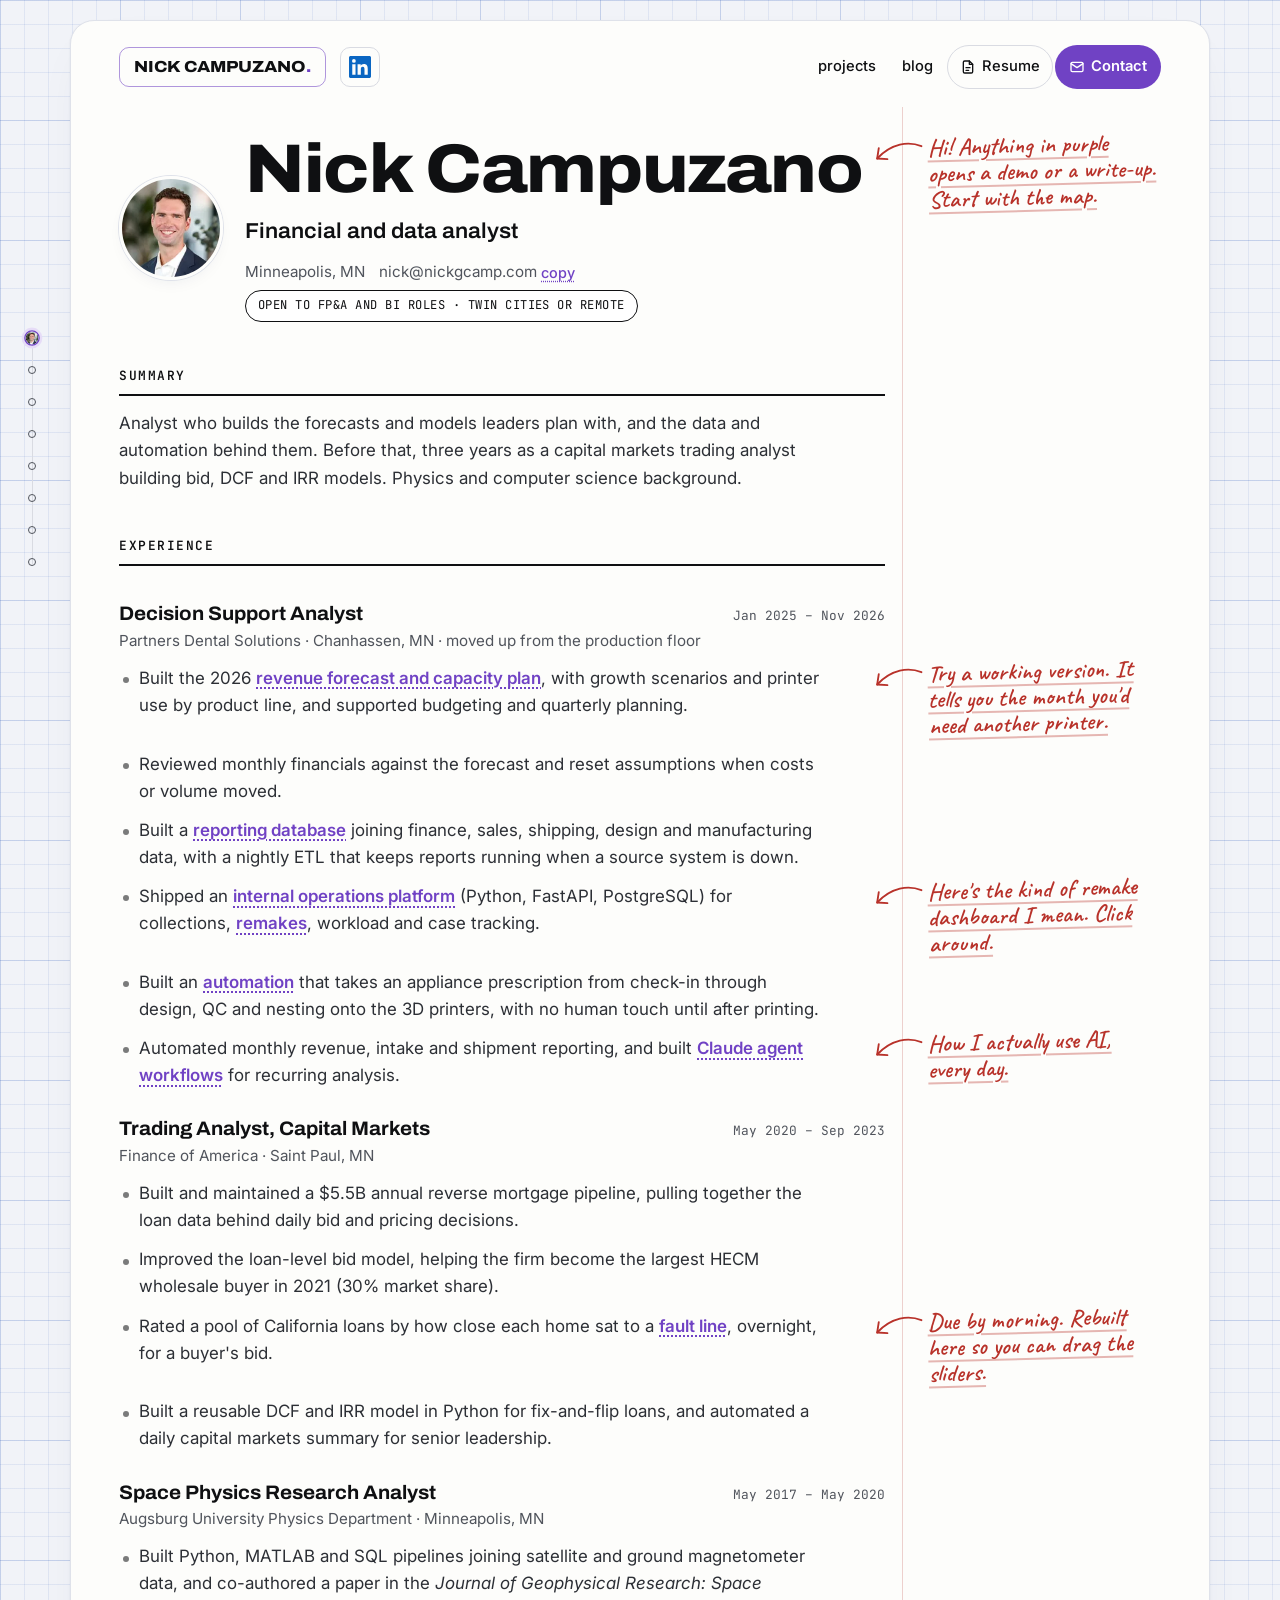
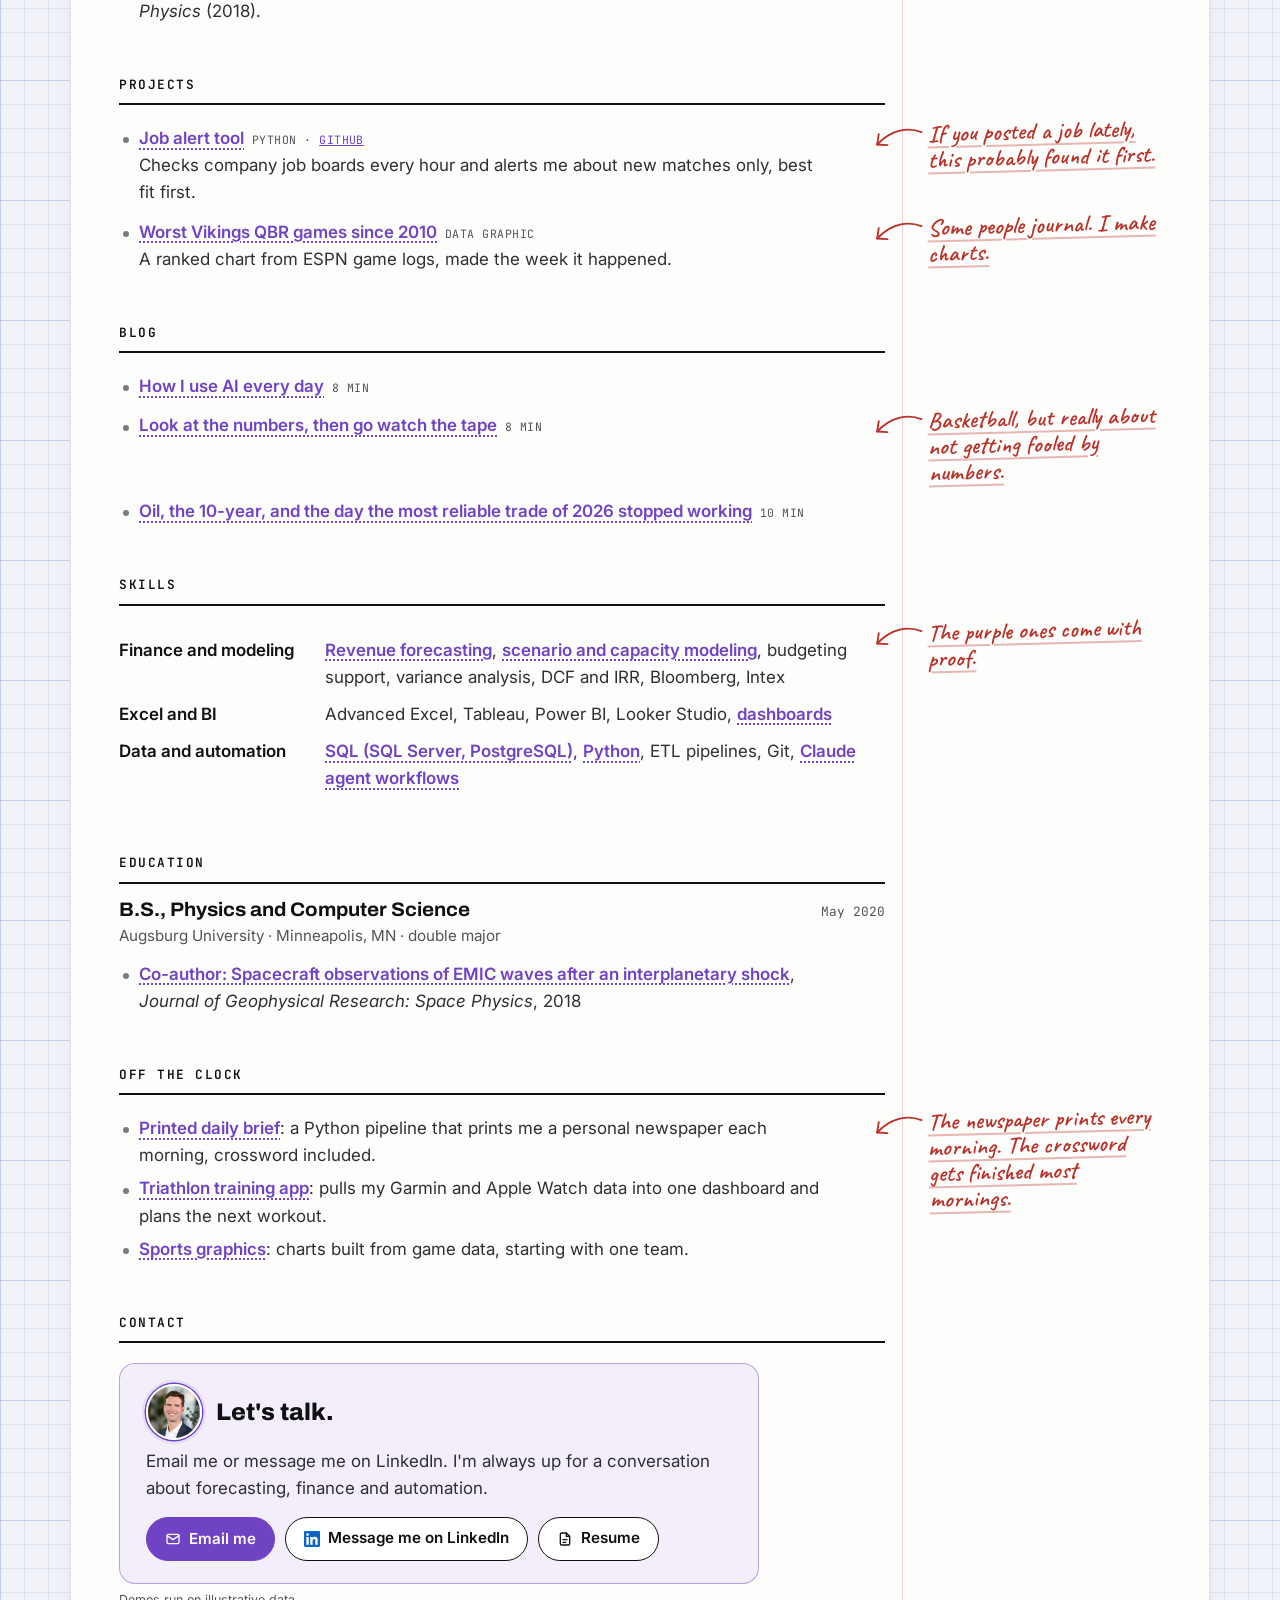
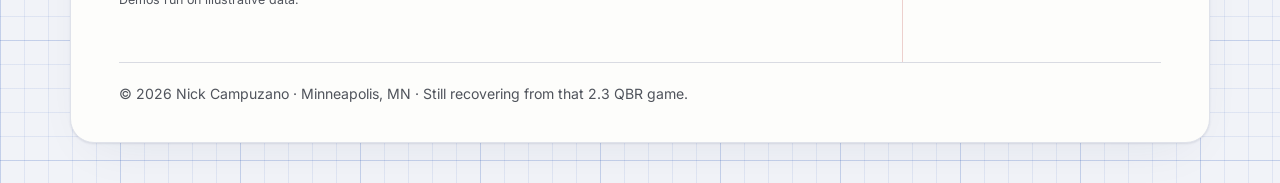
==== commit 572fdf55: "Resume icon: document instead of download arrow Co-Authored-By: Claude Opus 5.5 <noreply@anthropic.c" ====
--- a/index.html
+++ b/index.html
@@ -276,7 +276,7 @@
   <nav aria-label="Main">
       <a href="projects.html">projects</a>
       <a href="deep-dives/">blog</a>
-      <a class="nav-pdf" href="assets/Nick_Campuzano_Resume.pdf" aria-label="Resume (PDF), opens in a new tab"><svg class="dl" viewBox="0 0 24 24" width="16" height="16" aria-hidden="true" focusable="false" fill="none" stroke="currentColor" stroke-width="2" stroke-linecap="round" stroke-linejoin="round"><path d="M14 3H7a2 2 0 0 0-2 2v14a2 2 0 0 0 2 2h10a2 2 0 0 0 2-2V8z"/><path d="M14 3v5h5"/><path d="M12 11v6M9 14.5l3 3 3-3"/></svg><span>Resume</span></a>
+      <a class="nav-pdf" href="assets/Nick_Campuzano_Resume.pdf" aria-label="Resume (PDF), opens in a new tab"><svg class="dl" viewBox="0 0 24 24" width="16" height="16" aria-hidden="true" focusable="false" fill="none" stroke="currentColor" stroke-width="2" stroke-linecap="round" stroke-linejoin="round"><path d="M14 3H7a2 2 0 0 0-2 2v14a2 2 0 0 0 2 2h10a2 2 0 0 0 2-2V8z"/><path d="M14 3v5h5"/><path d="M9 13h6M9 17h4"/></svg><span>Resume</span></a>
       <a class="nav-cta" href="#contact"><svg class="mail" viewBox="0 0 24 24" width="16" height="16" aria-hidden="true" focusable="false" fill="none" stroke="currentColor" stroke-width="2" stroke-linecap="round" stroke-linejoin="round"><rect x="3" y="5" width="18" height="14" rx="2"/><path d="m3 7 9 6 9-6"/></svg><span>Contact</span></a>
     </nav>
 </header>
@@ -404,7 +404,7 @@
         <div class="contact">
           <button class="btn primary email-btn" type="button" data-copy-email aria-describedby="email-hint"><svg class="mail" viewBox="0 0 24 24" width="16" height="16" aria-hidden="true" focusable="false" fill="none" stroke="currentColor" stroke-width="2" stroke-linecap="round" stroke-linejoin="round"><rect x="3" y="5" width="18" height="14" rx="2"/><path d="m3 7 9 6 9-6"/></svg><svg class="ok" viewBox="0 0 24 24" width="16" height="16" aria-hidden="true" focusable="false" fill="none" stroke="currentColor" stroke-width="2.4" stroke-linecap="round" stroke-linejoin="round"><path d="M5 12.5l4.5 4.5L19 7.5"/></svg><span class="lbl" aria-live="polite">Email me</span></button><span id="email-hint" hidden>Copies my email address</span>
           <a class="btn" href="https://www.linkedin.com/in/nickgcamp"><svg class="li" viewBox="0 0 24 24" width="16" height="16" aria-hidden="true" focusable="false"><path d="M20.45 20.45h-3.55v-5.57c0-1.33-.03-3.04-1.85-3.04-1.86 0-2.14 1.45-2.14 2.94v5.67H9.35V9h3.41v1.56h.05c.48-.9 1.64-1.85 3.37-1.85 3.6 0 4.27 2.37 4.27 5.46v6.28zM5.34 7.43a2.06 2.06 0 1 1 0-4.12 2.06 2.06 0 0 1 0 4.12zM7.12 20.45H3.56V9h3.56v11.45zM22.22 0H1.77C.79 0 0 .77 0 1.73v20.54C0 23.23.79 24 1.77 24h20.45c.98 0 1.78-.77 1.78-1.73V1.73C24 .77 23.2 0 22.22 0z"/></svg><span>Message me on LinkedIn</span></a>
-          <a class="btn" href="assets/Nick_Campuzano_Resume.pdf" aria-label="Resume (PDF), opens in a new tab"><svg class="dl" viewBox="0 0 24 24" width="16" height="16" aria-hidden="true" focusable="false" fill="none" stroke="currentColor" stroke-width="2" stroke-linecap="round" stroke-linejoin="round"><path d="M14 3H7a2 2 0 0 0-2 2v14a2 2 0 0 0 2 2h10a2 2 0 0 0 2-2V8z"/><path d="M14 3v5h5"/><path d="M12 11v6M9 14.5l3 3 3-3"/></svg><span>Resume</span></a>
+          <a class="btn" href="assets/Nick_Campuzano_Resume.pdf" aria-label="Resume (PDF), opens in a new tab"><svg class="dl" viewBox="0 0 24 24" width="16" height="16" aria-hidden="true" focusable="false" fill="none" stroke="currentColor" stroke-width="2" stroke-linecap="round" stroke-linejoin="round"><path d="M14 3H7a2 2 0 0 0-2 2v14a2 2 0 0 0 2 2h10a2 2 0 0 0 2-2V8z"/><path d="M14 3v5h5"/><path d="M9 13h6M9 17h4"/></svg><span>Resume</span></a>
         </div>
       </div>
       <span class="gap"></span>
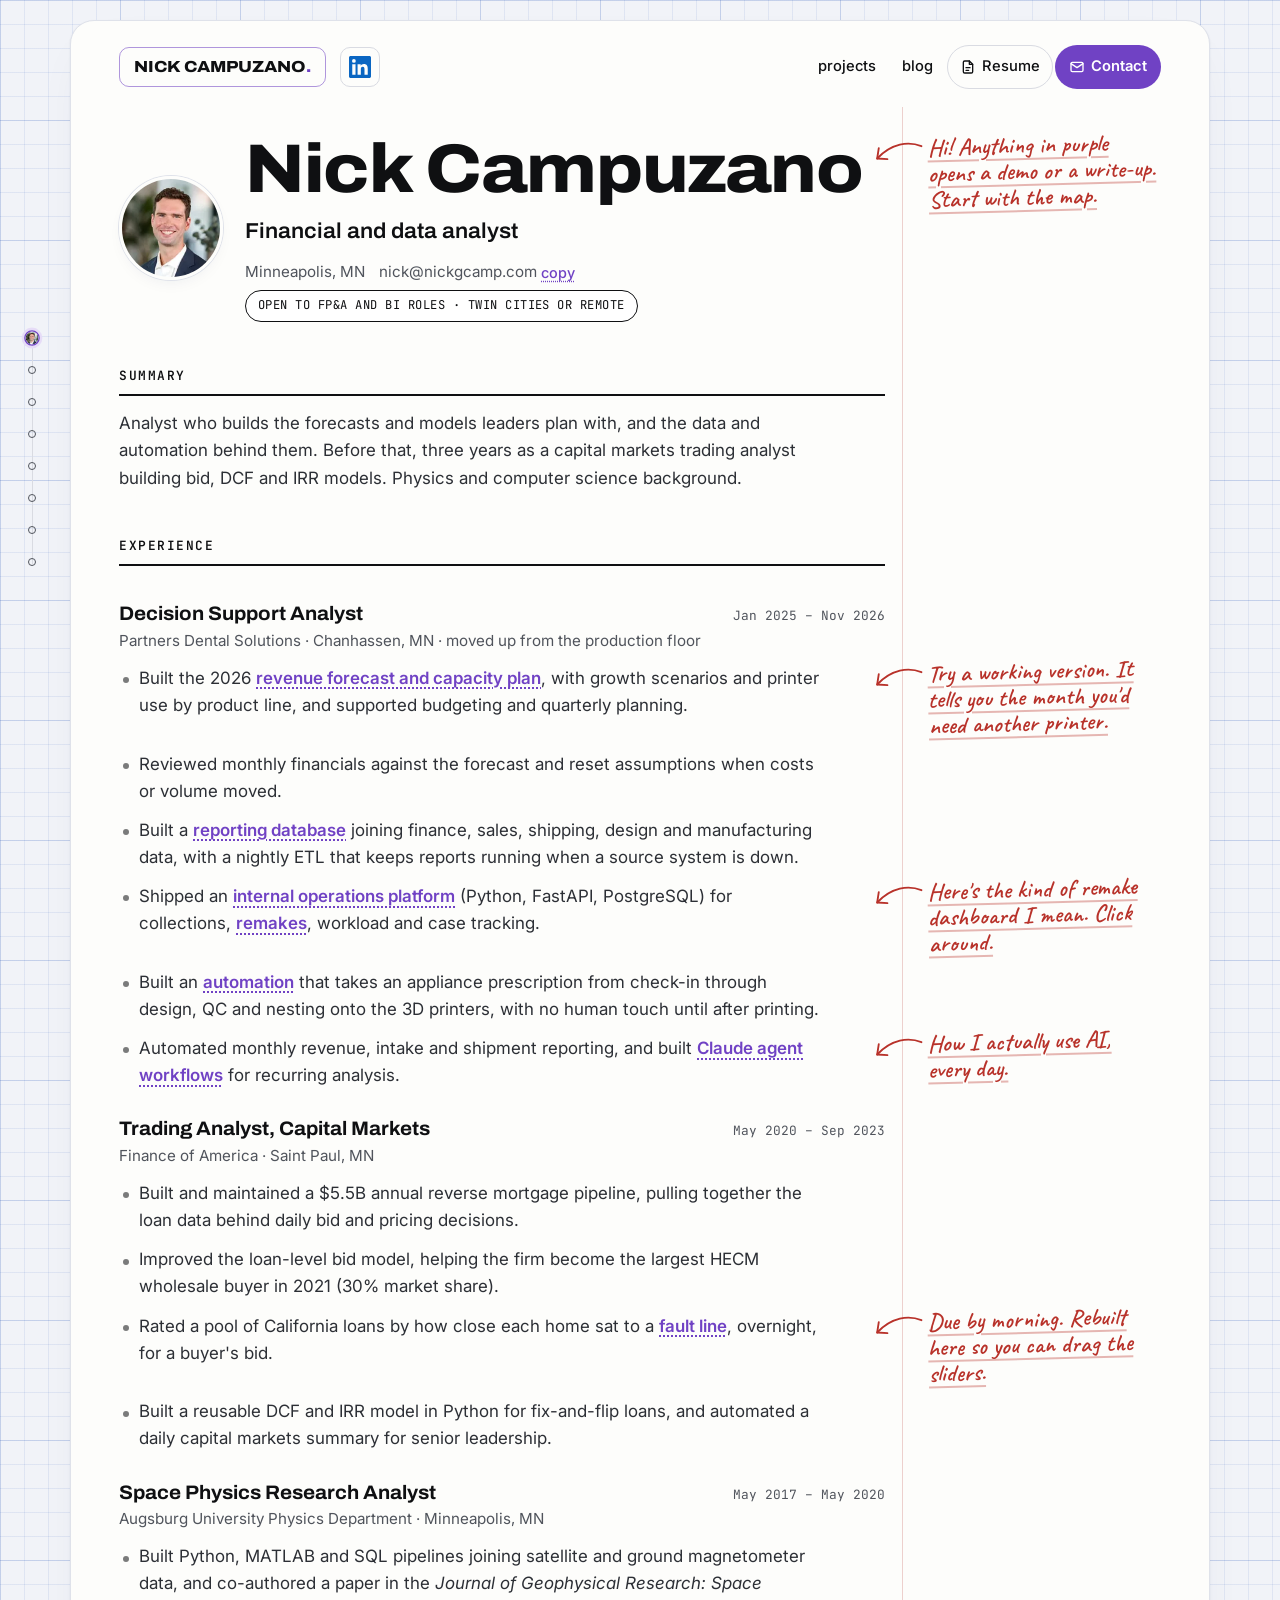
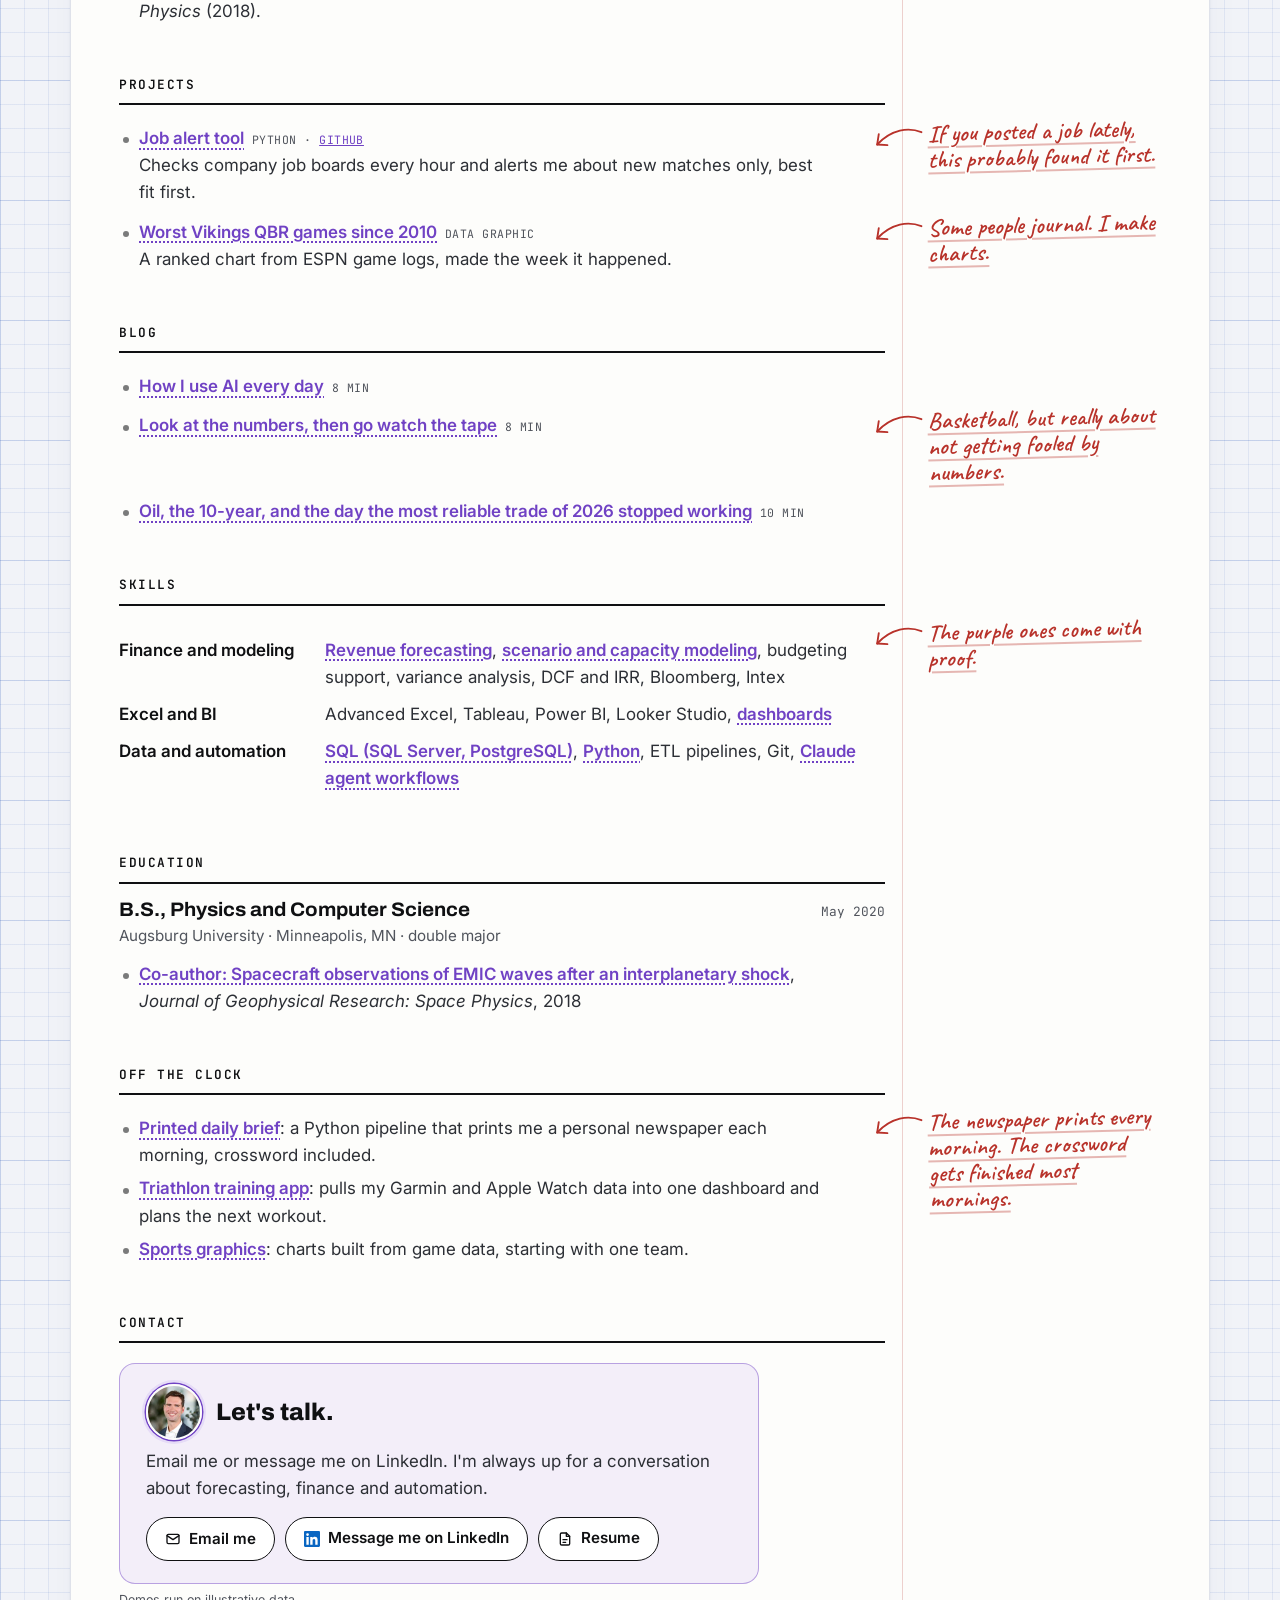
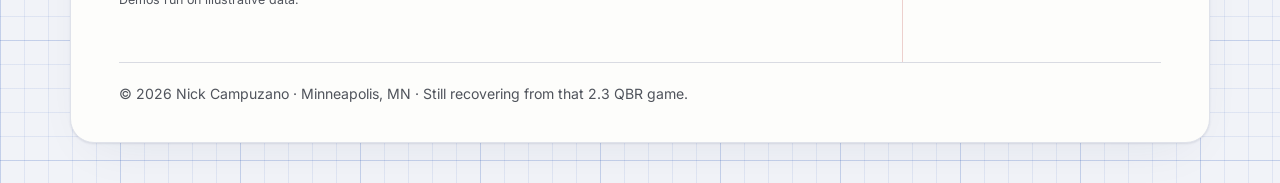
==== commit 960cf351: "Email me matches the other buttons; turns purple with Copied Co-Authored-By: Claude Opus 5.5 <norepl" ====
--- a/index.html
+++ b/index.html
@@ -174,7 +174,7 @@
 .email-btn .ok { display: none; }
 .email-btn.copied .mail { display: none; }
 .email-btn.copied .ok { display: block; }
-.contact-panel .btn.primary.email-btn.copied { background: var(--paper, var(--bg)); color: var(--accent); border-color: var(--accent); }
+.contact-panel .btn.email-btn.copied { background: var(--accent); color: var(--accent-ink); border-color: var(--accent); }
 .email-btn.pop { animation: email-pop .42s ease; }
 @keyframes email-pop { 0% { transform: scale(1); } 35% { transform: scale(.9); } 70% { transform: scale(1.03); } 100% { transform: scale(1); } }
 @media (prefers-reduced-motion: reduce) { .email-btn { transition: none; } .email-btn.pop { animation: none; } }
@@ -402,7 +402,7 @@
         <div class="talk-head"><img class="talk-face" src="assets/img/nick-headshot-160.jpg" width="56" height="56" alt="" loading="lazy" decoding="async"><p class="talk">Let's talk.</p></div>
         <p class="summary">Email me or message me on LinkedIn. I'm always up for a conversation about forecasting, finance and automation.</p>
         <div class="contact">
-          <button class="btn primary email-btn" type="button" data-copy-email aria-describedby="email-hint"><svg class="mail" viewBox="0 0 24 24" width="16" height="16" aria-hidden="true" focusable="false" fill="none" stroke="currentColor" stroke-width="2" stroke-linecap="round" stroke-linejoin="round"><rect x="3" y="5" width="18" height="14" rx="2"/><path d="m3 7 9 6 9-6"/></svg><svg class="ok" viewBox="0 0 24 24" width="16" height="16" aria-hidden="true" focusable="false" fill="none" stroke="currentColor" stroke-width="2.4" stroke-linecap="round" stroke-linejoin="round"><path d="M5 12.5l4.5 4.5L19 7.5"/></svg><span class="lbl" aria-live="polite">Email me</span></button><span id="email-hint" hidden>Copies my email address</span>
+          <button class="btn email-btn" type="button" data-copy-email aria-describedby="email-hint"><svg class="mail" viewBox="0 0 24 24" width="16" height="16" aria-hidden="true" focusable="false" fill="none" stroke="currentColor" stroke-width="2" stroke-linecap="round" stroke-linejoin="round"><rect x="3" y="5" width="18" height="14" rx="2"/><path d="m3 7 9 6 9-6"/></svg><svg class="ok" viewBox="0 0 24 24" width="16" height="16" aria-hidden="true" focusable="false" fill="none" stroke="currentColor" stroke-width="2.4" stroke-linecap="round" stroke-linejoin="round"><path d="M5 12.5l4.5 4.5L19 7.5"/></svg><span class="lbl" aria-live="polite">Email me</span></button><span id="email-hint" hidden>Copies my email address</span>
           <a class="btn" href="https://www.linkedin.com/in/nickgcamp"><svg class="li" viewBox="0 0 24 24" width="16" height="16" aria-hidden="true" focusable="false"><path d="M20.45 20.45h-3.55v-5.57c0-1.33-.03-3.04-1.85-3.04-1.86 0-2.14 1.45-2.14 2.94v5.67H9.35V9h3.41v1.56h.05c.48-.9 1.64-1.85 3.37-1.85 3.6 0 4.27 2.37 4.27 5.46v6.28zM5.34 7.43a2.06 2.06 0 1 1 0-4.12 2.06 2.06 0 0 1 0 4.12zM7.12 20.45H3.56V9h3.56v11.45zM22.22 0H1.77C.79 0 0 .77 0 1.73v20.54C0 23.23.79 24 1.77 24h20.45c.98 0 1.78-.77 1.78-1.73V1.73C24 .77 23.2 0 22.22 0z"/></svg><span>Message me on LinkedIn</span></a>
           <a class="btn" href="assets/Nick_Campuzano_Resume.pdf" aria-label="Resume (PDF), opens in a new tab"><svg class="dl" viewBox="0 0 24 24" width="16" height="16" aria-hidden="true" focusable="false" fill="none" stroke="currentColor" stroke-width="2" stroke-linecap="round" stroke-linejoin="round"><path d="M14 3H7a2 2 0 0 0-2 2v14a2 2 0 0 0 2 2h10a2 2 0 0 0 2-2V8z"/><path d="M14 3v5h5"/><path d="M9 13h6M9 17h4"/></svg><span>Resume</span></a>
         </div>
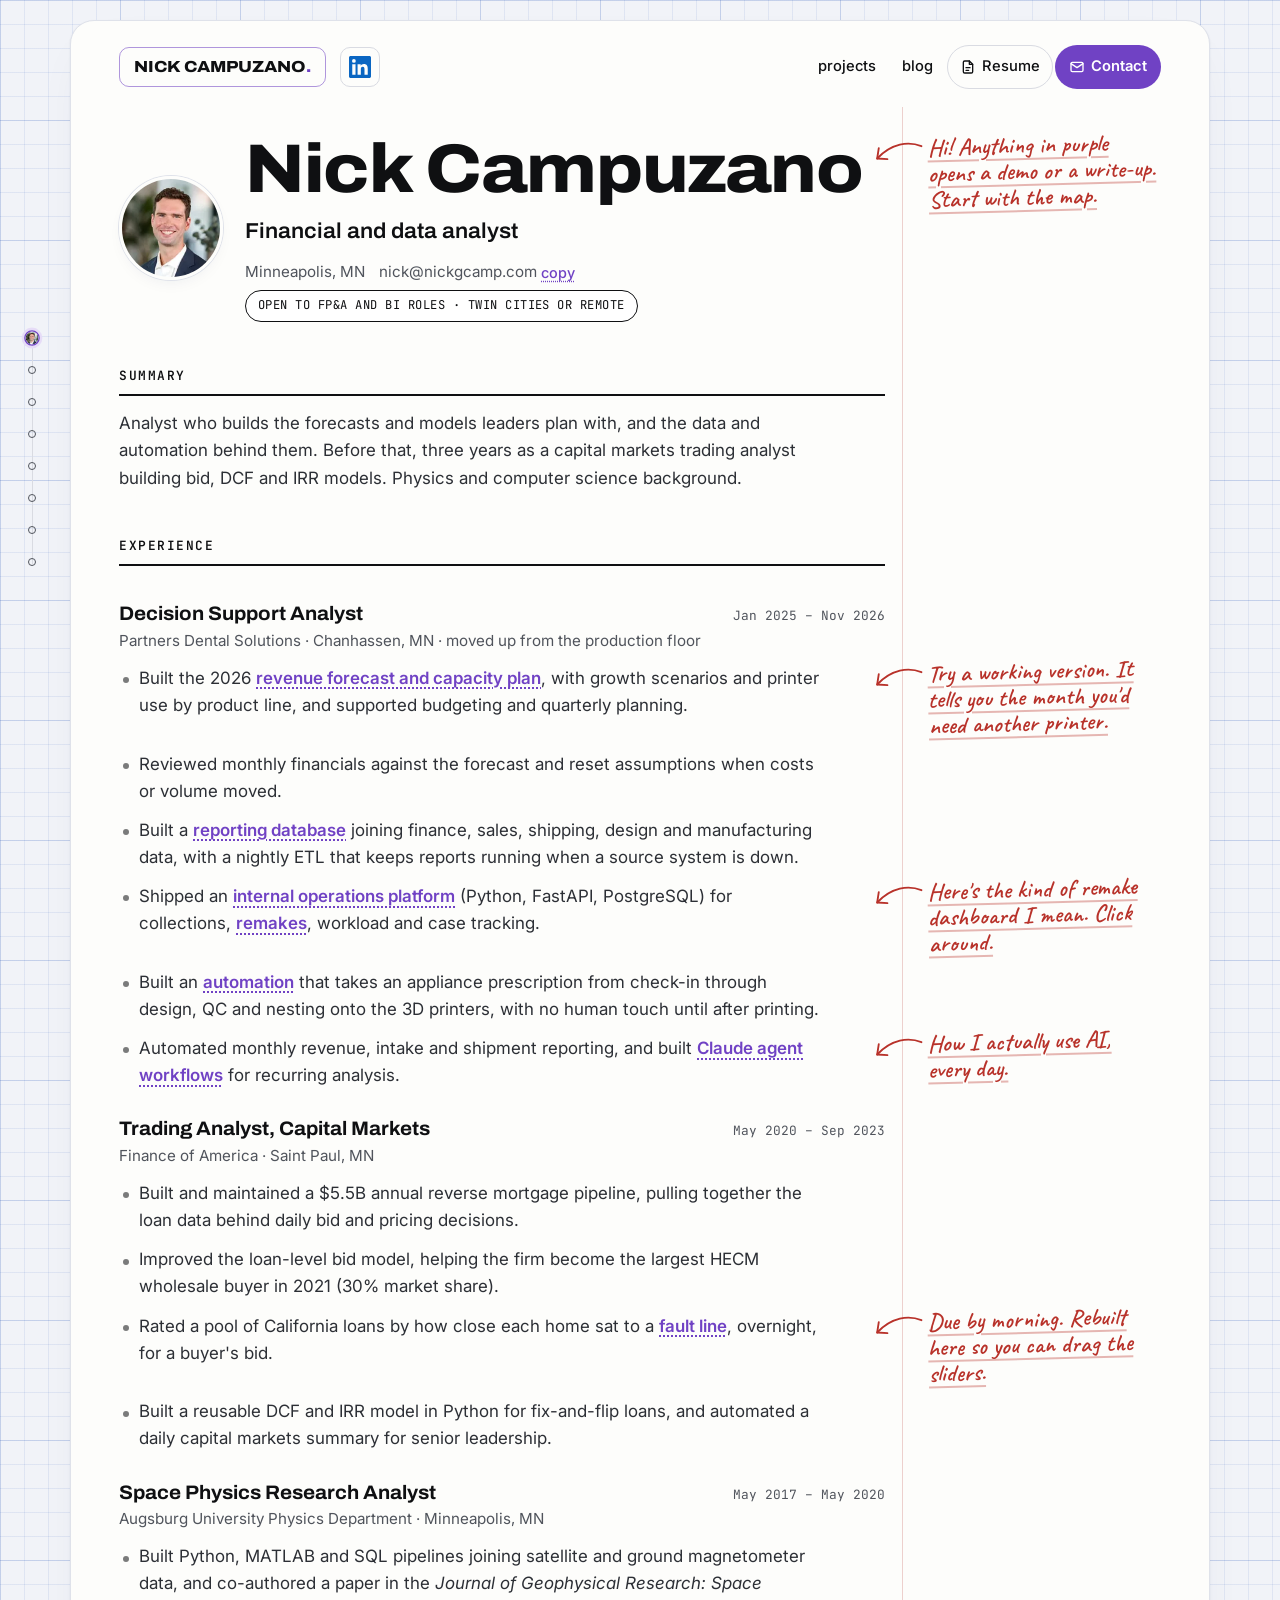
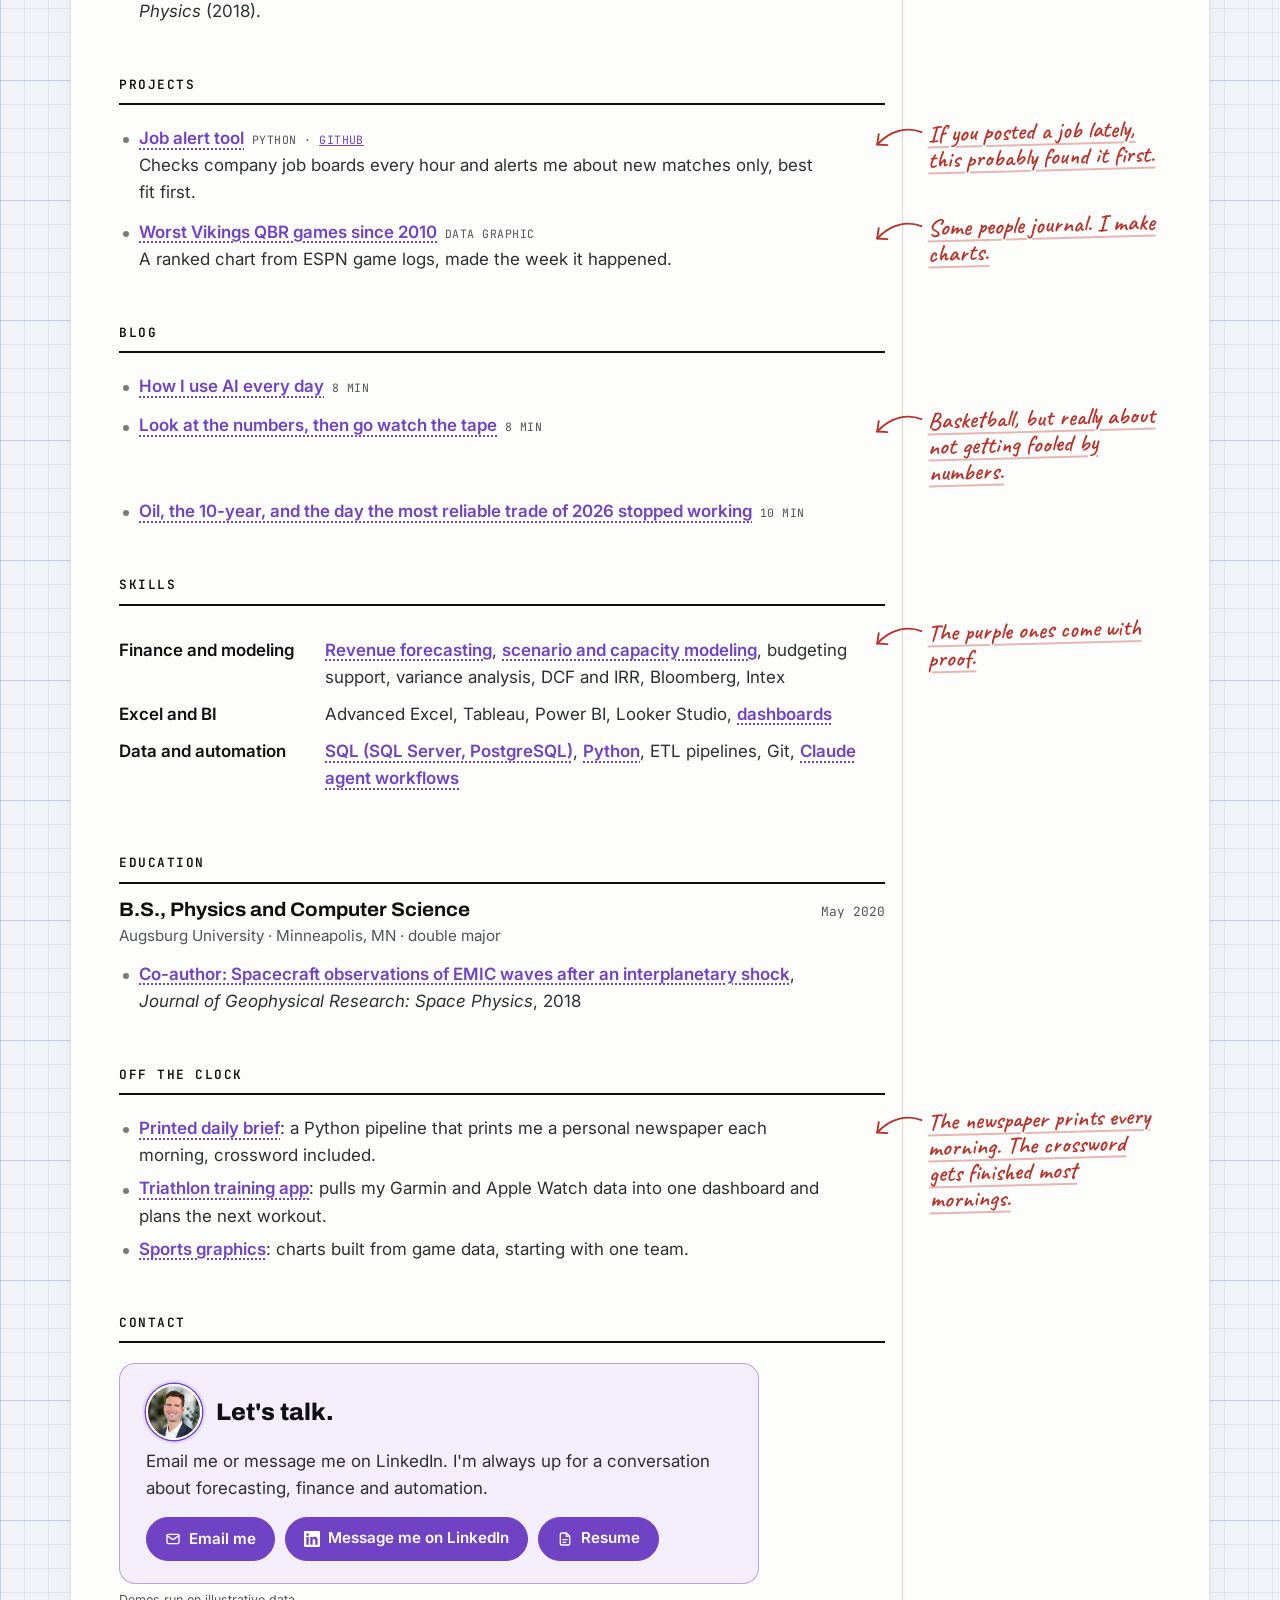
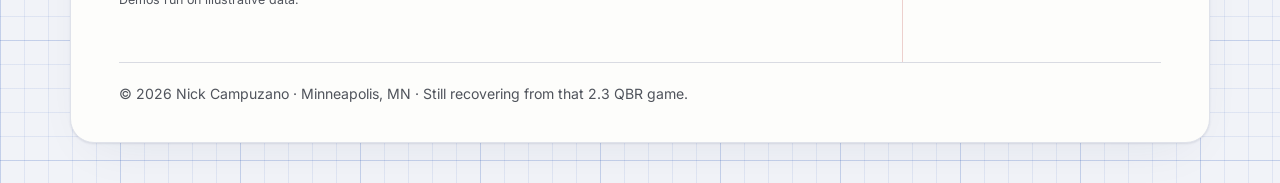
==== commit 52c76a56: "Contact buttons purple; Copied flashes white Co-Authored-By: Claude Opus 5.5 <noreply@anthropic.com>" ====
--- a/index.html
+++ b/index.html
@@ -169,12 +169,12 @@
 .contact-panel .contact { margin-top: 14px; }
 .contact-panel .btn { gap: 8px; }
 .contact-panel .btn svg { fill: none; stroke: currentColor; }
-.contact-panel .btn svg.li { fill: #0a66c2; stroke: none; }
+.contact-panel .btn svg.li { fill: currentColor; stroke: none; }
 .email-btn { position: relative; justify-content: center; transition: transform .18s ease, background-color .18s ease, color .18s ease, border-color .18s ease; }
 .email-btn .ok { display: none; }
 .email-btn.copied .mail { display: none; }
 .email-btn.copied .ok { display: block; }
-.contact-panel .btn.email-btn.copied { background: var(--accent); color: var(--accent-ink); border-color: var(--accent); }
+.contact-panel .btn.email-btn.copied { background: var(--paper, var(--bg)); color: var(--accent); border-color: var(--accent); filter: none; }
 .email-btn.pop { animation: email-pop .42s ease; }
 @keyframes email-pop { 0% { transform: scale(1); } 35% { transform: scale(.9); } 70% { transform: scale(1.03); } 100% { transform: scale(1); } }
 @media (prefers-reduced-motion: reduce) { .email-btn { transition: none; } .email-btn.pop { animation: none; } }
@@ -190,7 +190,8 @@
 }
 @media (prefers-reduced-motion: reduce) { .contact-flash { animation: none; box-shadow: 0 0 0 2px var(--accent); } }
 .contact-panel .btn svg { width: 16px; height: 16px; }
-.contact-panel .btn.primary { background: var(--accent); color: var(--accent-ink); border-color: var(--accent); }
+.contact-panel .btn { background: var(--accent); color: var(--accent-ink); border-color: var(--accent); }
+.contact-panel .btn:hover { border-color: var(--accent); filter: brightness(1.1); }
 .contact-panel .btn, .top nav a.nav-cta { white-space: nowrap; }
 @media (max-width: 860px) {
   .top { padding-block: 10px; row-gap: 8px; }
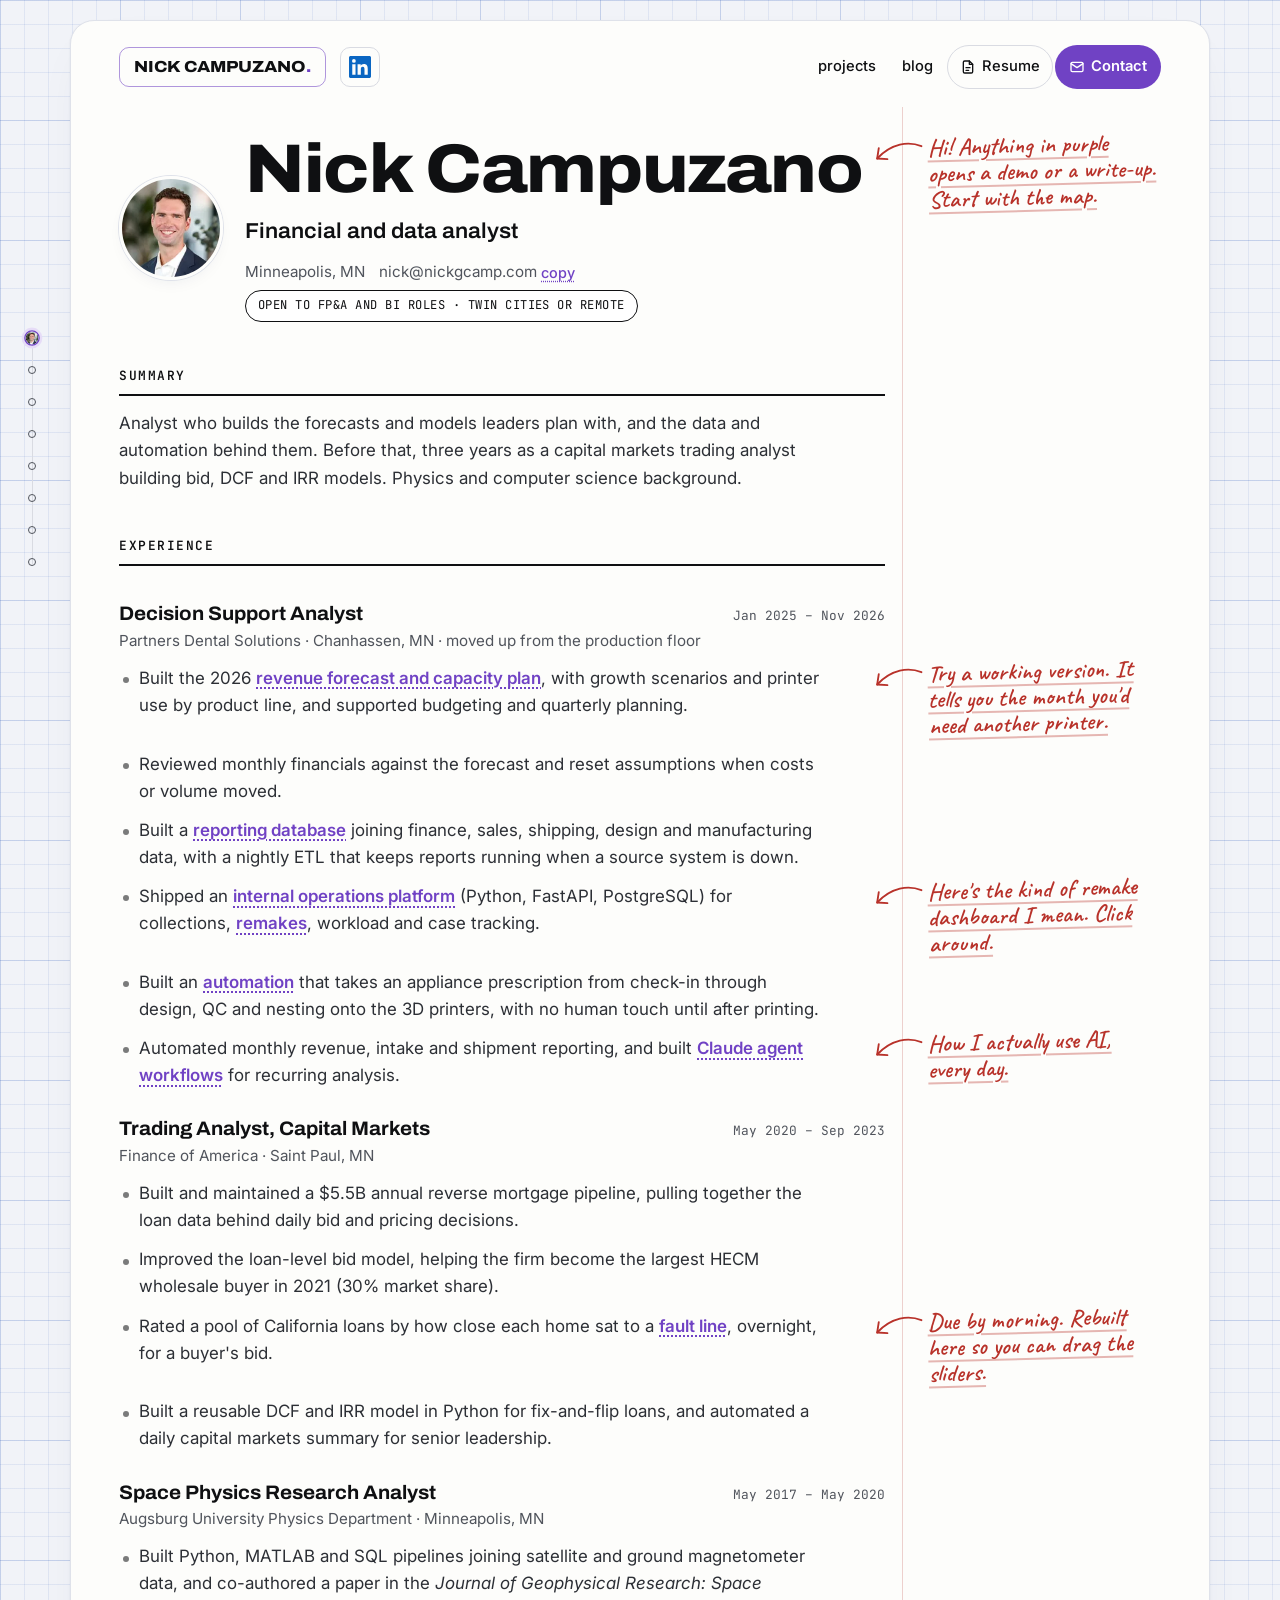
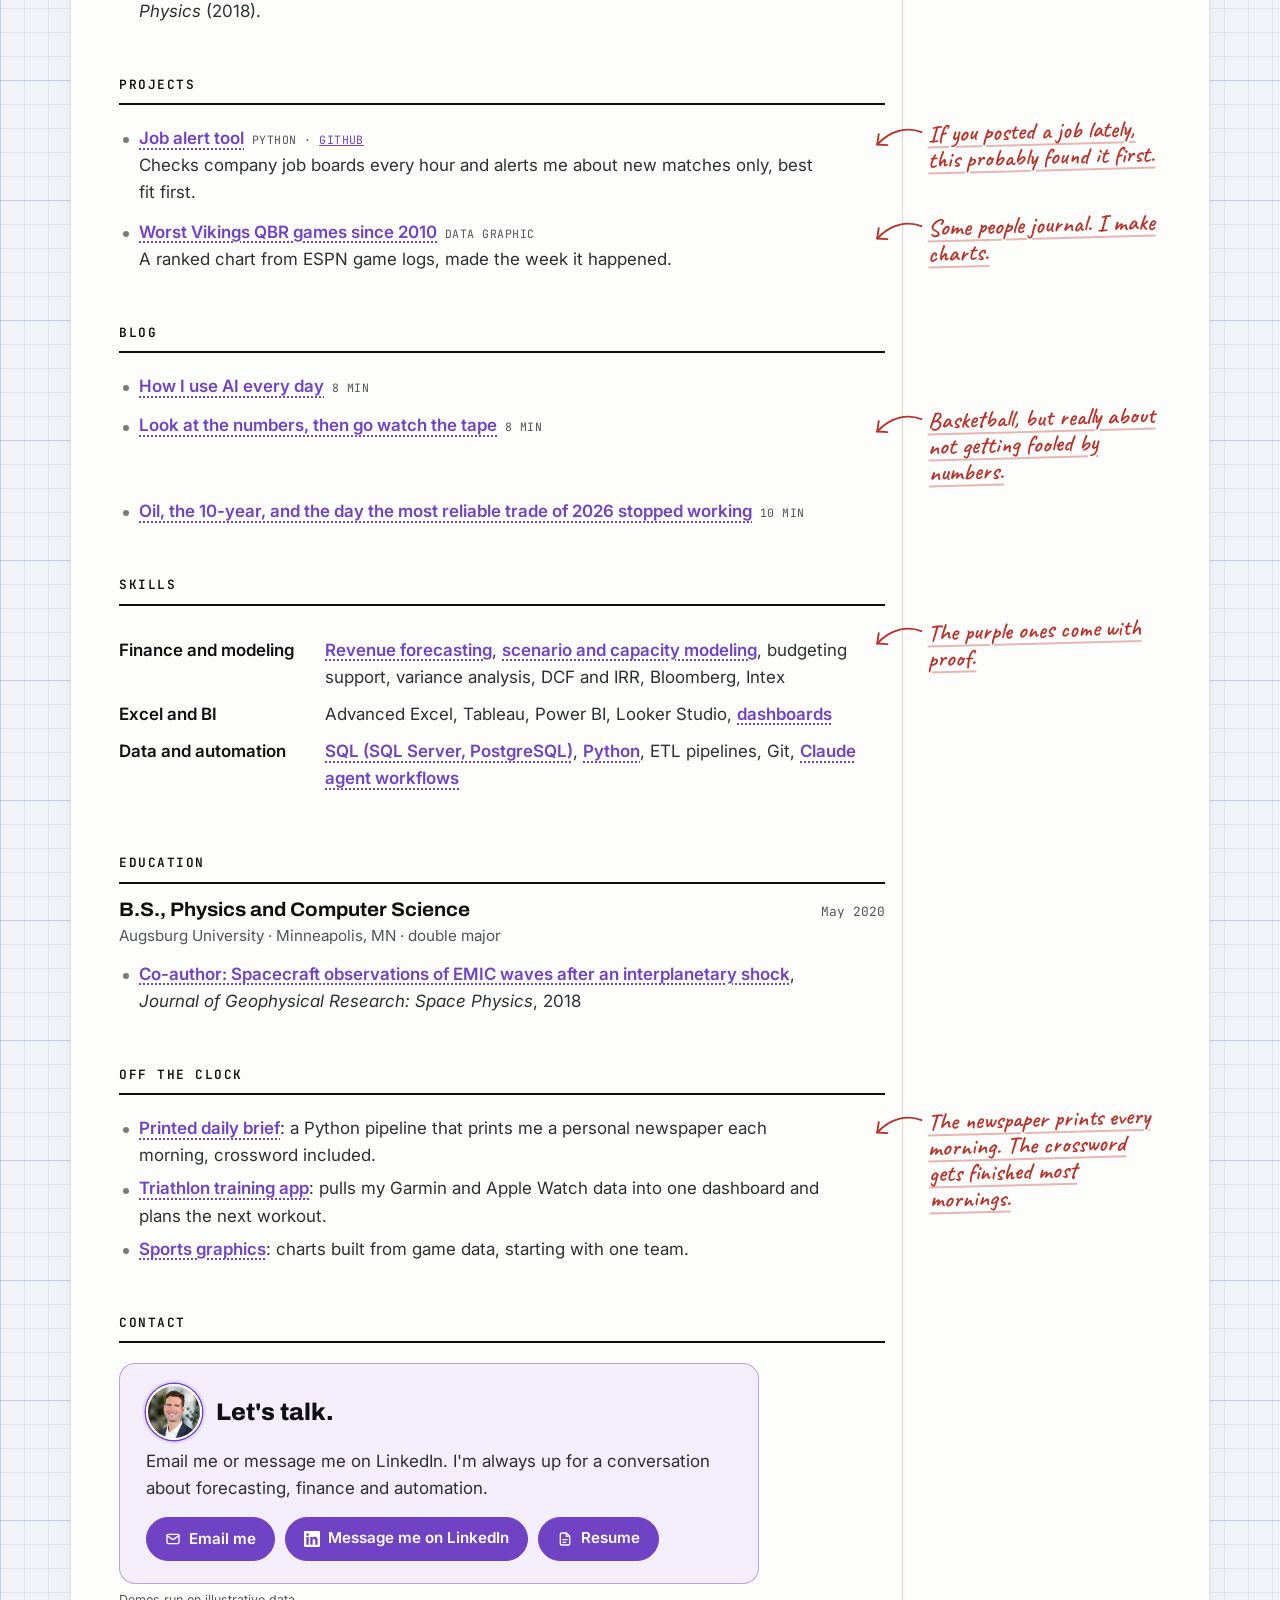
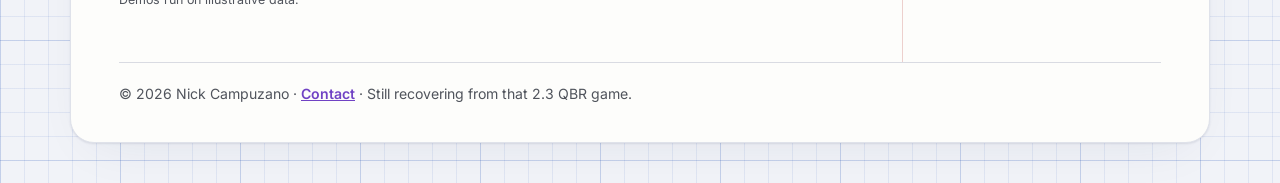
==== commit cf15bc15: "Footer: purple Contact link replaces Minneapolis" ====
--- a/index.html
+++ b/index.html
@@ -126,6 +126,7 @@
 
 footer { margin: 0; border-top: 1px solid var(--line); padding-block: 20px 36px; color: var(--muted); font-size: .88rem; display: flex; flex-wrap: wrap; justify-content: space-between; gap: 8px 20px; }
 footer a { color: var(--muted); }
+footer a.foot-contact { color: var(--accent); font-weight: 600; }
 .foot-note { font-size: .78rem; color: var(--muted); margin-top: 6px; }
 
 @media (max-width: 860px) {
@@ -415,7 +416,7 @@
 </main>
 
 <footer>
-  <span>© 2026 Nick Campuzano · Minneapolis, MN · Still recovering from that 2.3 QBR game.</span>
+  <span>© 2026 Nick Campuzano · <a class="foot-contact" href="#contact">Contact</a> · Still recovering from that 2.3 QBR game.</span>
 </footer>
 </div>
 
@@ -425,8 +426,8 @@
   document.querySelectorAll('[data-email-text]').forEach(el => { el.textContent = EMAIL; });
   document.querySelectorAll('[data-copy-email]').forEach(b => {
     const lbl = b.querySelector('.lbl'); const label = lbl.textContent; let t;
-    const reset = () => { b.classList.remove('copied'); lbl.textContent = label; };
-    const show = text => { clearTimeout(t); b.classList.remove('pop'); void b.offsetWidth; b.classList.add('pop', 'copied'); lbl.textContent = text; t = setTimeout(reset, text === 'Copied' ? 1800 : 5000); };
+    const reset = () => { b.classList.remove('copied'); lbl.textContent = label; b.style.minWidth = ''; };
+    const show = text => { clearTimeout(t); if (!b.classList.contains('copied')) b.style.minWidth = b.offsetWidth + 'px'; b.classList.remove('pop'); void b.offsetWidth; b.classList.add('pop', 'copied'); lbl.textContent = text; t = setTimeout(reset, text === 'Copied' ? 1800 : 5000); };
     b.addEventListener('animationend', () => b.classList.remove('pop'));
     b.addEventListener('click', () => {
       if (navigator.clipboard && navigator.clipboard.writeText) navigator.clipboard.writeText(EMAIL).then(() => show('Copied'), () => show(EMAIL));
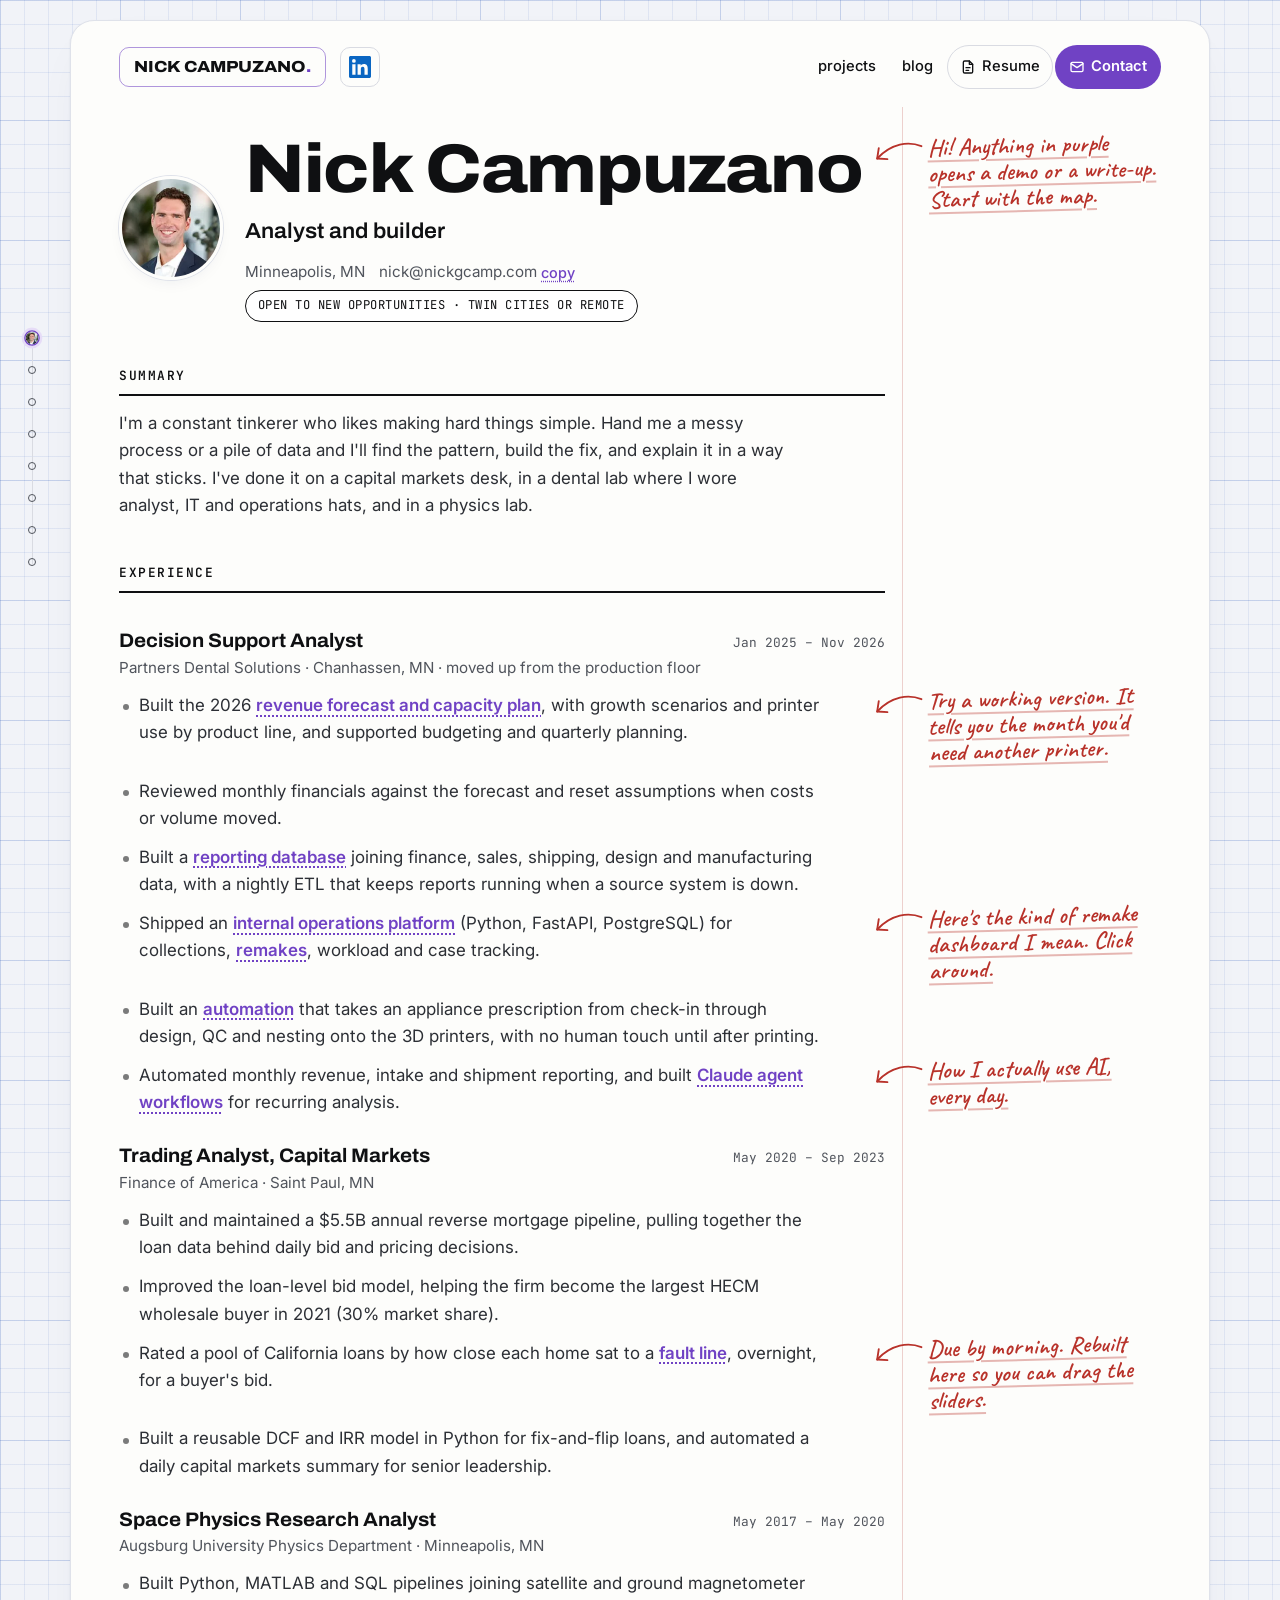
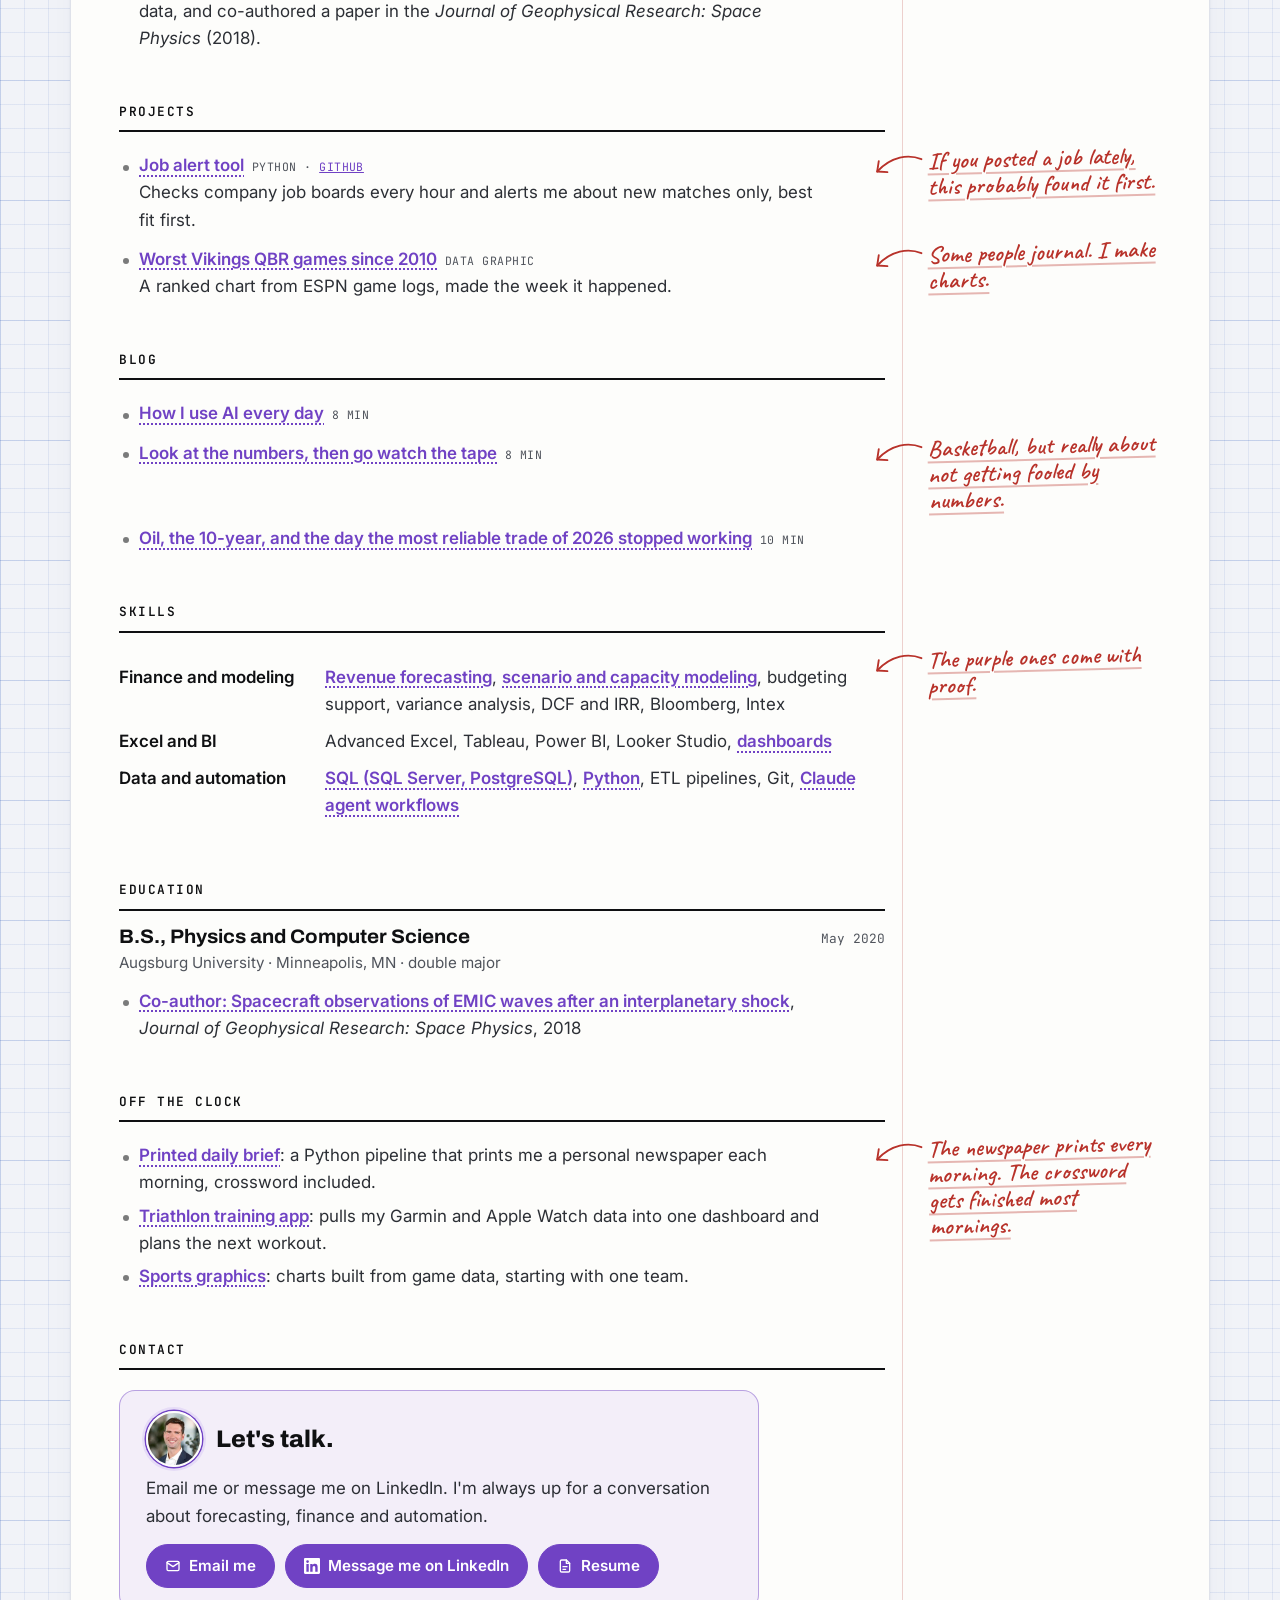
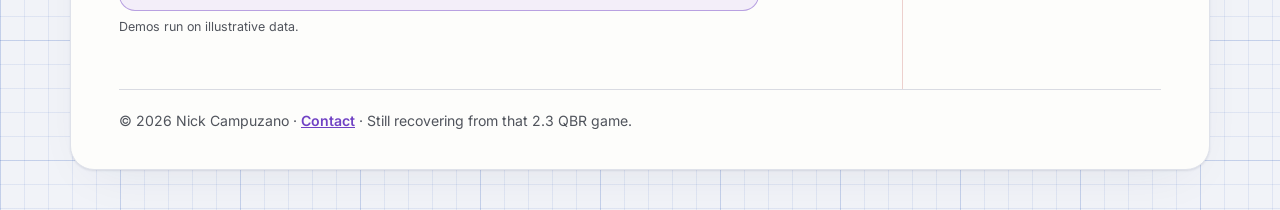
==== commit 5add244d: "Home: broader role line, open to new opportunities, new summary (option A)" ====
--- a/index.html
+++ b/index.html
@@ -3,13 +3,13 @@
 <head>
 <meta charset="utf-8">
 <meta name="viewport" content="width=device-width, initial-scale=1, viewport-fit=cover">
-<title>Nick Campuzano · Financial and data analyst</title>
-<meta name="description" content="Nick Campuzano, financial and data analyst in Minneapolis. Forecasts, FP&amp;A models, SQL, Python and the automation behind them.">
+<title>Nick Campuzano · Analyst and builder</title>
+<meta name="description" content="Nick Campuzano, analyst and builder in Minneapolis. Forecasts, models, data and the automation behind them. Open to new opportunities.">
 <link rel="canonical" href="https://nickgcamp.com/">
 <meta property="og:type" content="website">
 <meta property="og:site_name" content="Nick Campuzano">
-<meta property="og:title" content="Nick Campuzano · Financial and data analyst">
-<meta property="og:description" content="Nick Campuzano, financial and data analyst in Minneapolis. Forecasts, FP&amp;A models, SQL, Python and the automation behind them.">
+<meta property="og:title" content="Nick Campuzano · Analyst and builder">
+<meta property="og:description" content="Nick Campuzano, analyst and builder in Minneapolis. Forecasts, models, data and the automation behind them. Open to new opportunities.">
 <meta property="og:url" content="https://nickgcamp.com/">
 <meta property="og:image" content="https://nickgcamp.com/assets/og-image.png">
 <meta property="og:image:width" content="1200">
@@ -289,12 +289,12 @@
       <picture><source type="image/webp" srcset="assets/img/nick-headshot-160.webp 160w, assets/img/nick-headshot-320.webp 320w" sizes="104px"><img class="avatar" src="assets/img/nick-headshot-160.jpg" srcset="assets/img/nick-headshot-160.jpg 160w, assets/img/nick-headshot-320.jpg 320w" sizes="104px" width="104" height="104" alt="Nick Campuzano" fetchpriority="high"></picture>
       <div>
       <h1>Nick Campuzano</h1>
-      <p class="role">Financial and data analyst</p>
+      <p class="role">Analyst and builder</p>
       <div class="contact-line">
         <span>Minneapolis, MN</span>
         <span><span data-email-text>Email</span> <button class="copy" type="button" data-email aria-live="polite">copy</button></span>
       </div>
-      <span class="open">Open to FP&amp;A and BI roles · Twin Cities or remote</span>
+      <span class="open">Open to new opportunities · Twin Cities or remote</span>
       </div>
     </div>
     <a class="note" href="demos/earthquake.html"><svg class="arrow" viewBox="0 0 56 30" aria-hidden="true"><path fill="none" stroke="currentColor" stroke-width="2" stroke-linecap="round" d="M54 8 C 40 2, 22 4, 6 20"/><path fill="none" stroke="currentColor" stroke-width="2" stroke-linecap="round" stroke-linejoin="round" d="M6 20 L 8 9 M6 20 L 17 21"/></svg><span class="txt">Hi! Anything in purple opens a demo or a write-up. Start with the map.</span></a>
@@ -303,7 +303,7 @@
   <section aria-labelledby="h-sum">
     <div class="row"><h2 id="h-sum">Summary</h2><span class="gap"></span></div>
     <div class="row">
-      <p class="summary">Analyst who builds the forecasts and models leaders plan with, and the data and automation behind them. Before that, three years as a capital markets trading analyst building bid, DCF and IRR models. Physics and computer science background.</p>
+      <p class="summary">I'm a constant tinkerer who likes making hard things simple. Hand me a messy process or a pile of data and I'll find the pattern, build the fix, and explain it in a way that sticks. I've done it on a capital markets desk, in a dental lab where I wore analyst, IT and operations hats, and in a physics lab.</p>
       <span class="gap"></span>
     </div>
   </section>
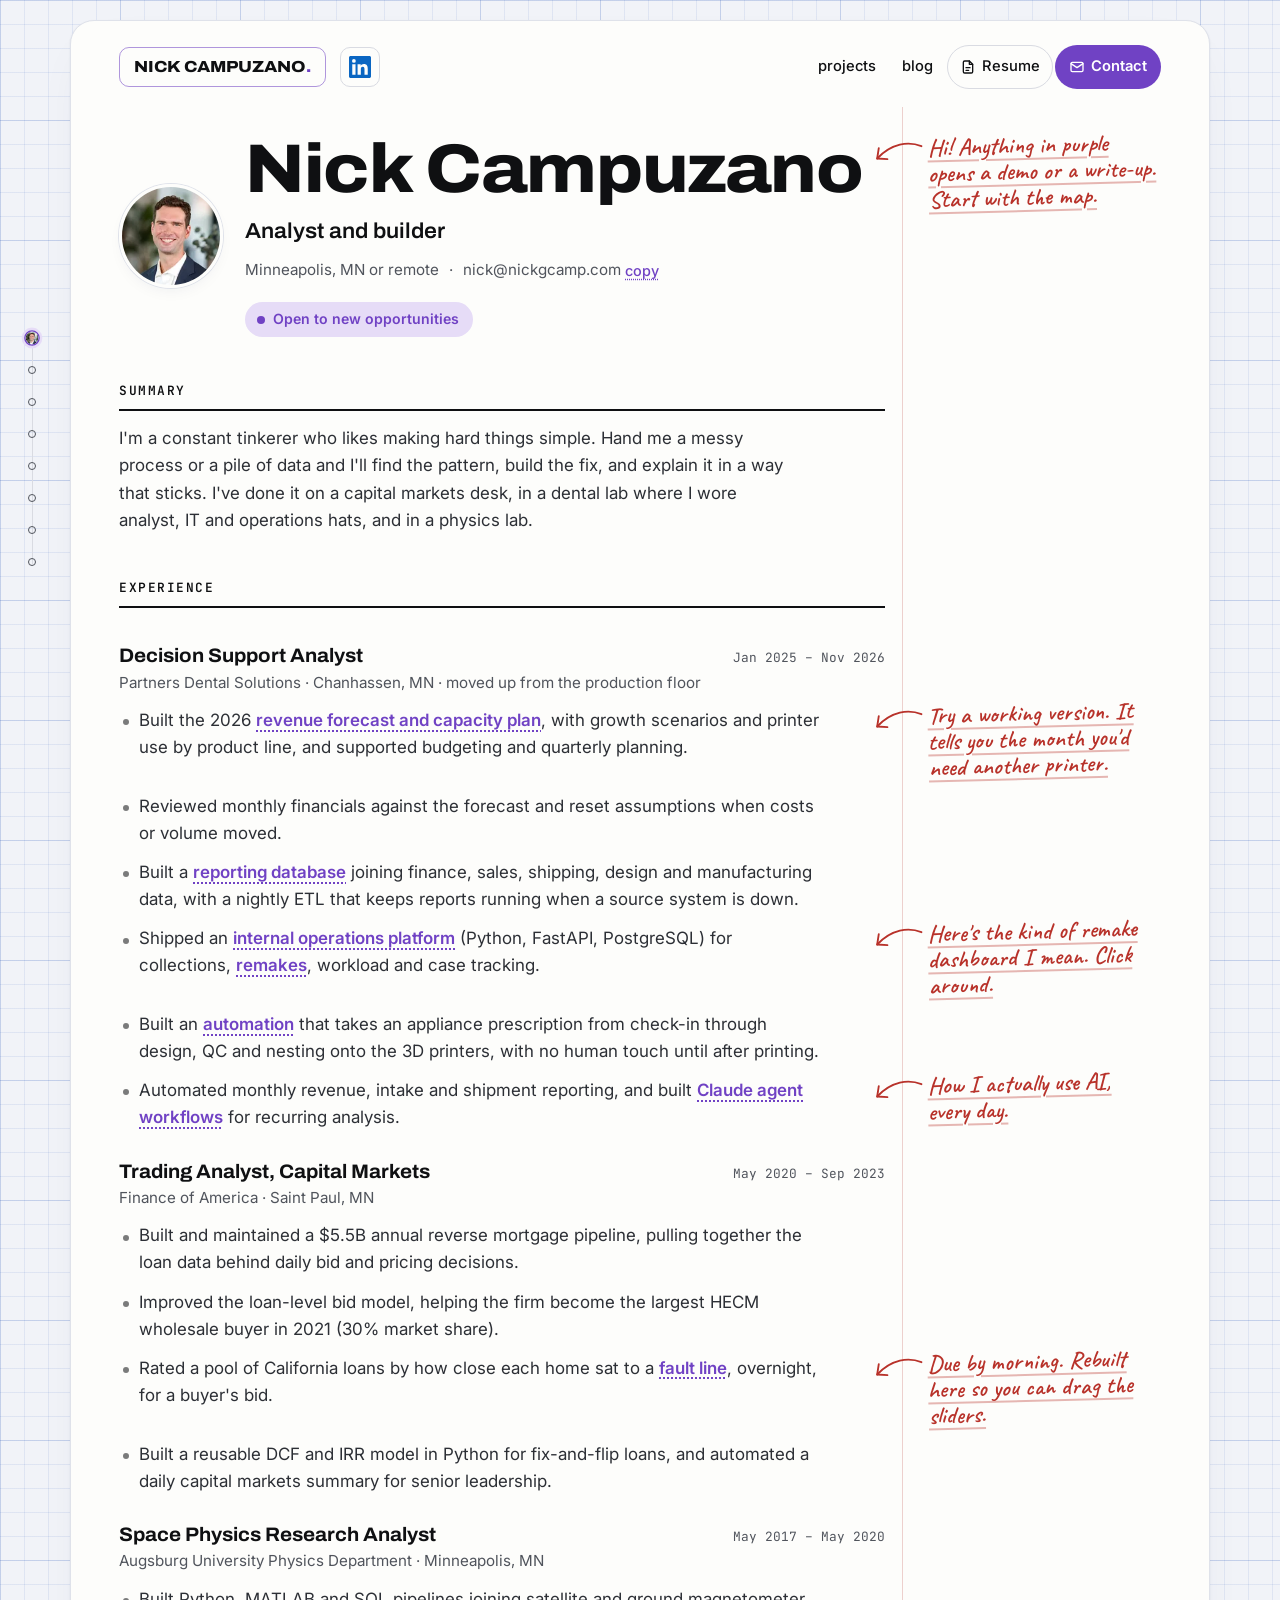
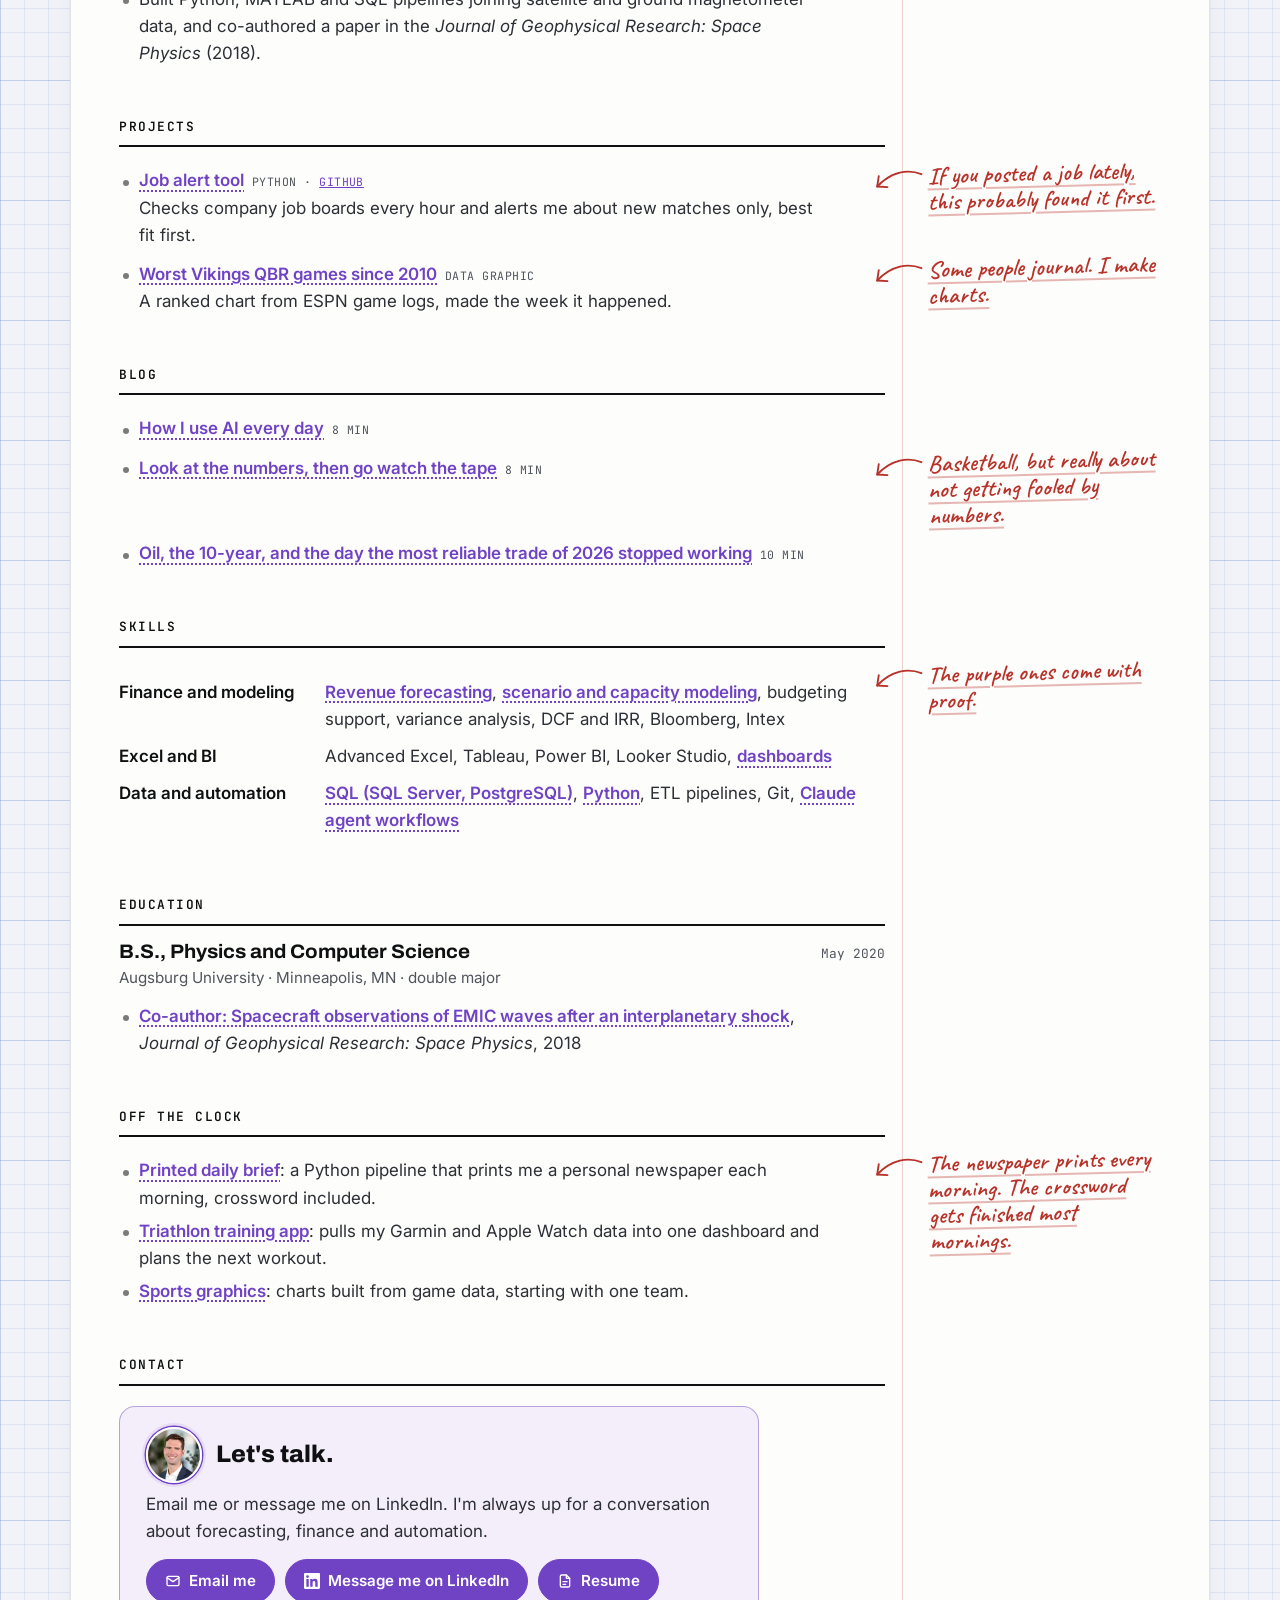
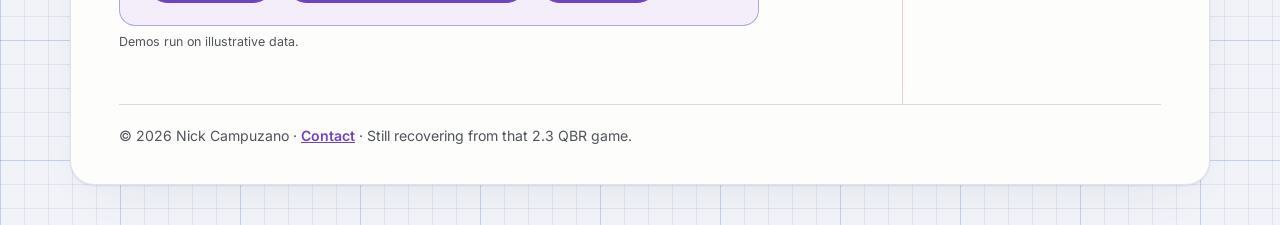
==== commit b6631875: "Home top block: tidy details line, purple open-to pill" ====
--- a/index.html
+++ b/index.html
@@ -82,11 +82,14 @@
 .row > :first-child { min-width: 0; }
 
 h1 { font-family: var(--f-display); font-weight: 800; font-stretch: 110%; color: var(--ink); font-size: clamp(2.5rem, 7vw, 4.3rem); line-height: 1; letter-spacing: -0.02em; margin: 0; }
-.role { font-family: var(--f-display); font-stretch: 105%; font-weight: 600; color: var(--ink); font-size: clamp(1.1rem, 2.4vw, 1.35rem); margin: 10px 0 6px; }
-.contact-line { display: flex; flex-wrap: wrap; align-items: center; gap: 4px 14px; color: var(--muted); font-size: .95rem; }
+.role { font-family: var(--f-display); font-stretch: 105%; font-weight: 600; color: var(--ink); font-size: clamp(1.1rem, 2.4vw, 1.35rem); margin: 10px 0 4px; }
+.contact-line { display: flex; flex-wrap: wrap; align-items: center; gap: 0 10px; margin: 0; color: var(--muted); font-size: .95rem; }
+.contact-line .sep { color: var(--line-strong, var(--muted)); }
+@media (max-width: 560px) { .contact-line { flex-direction: column; align-items: flex-start; } .contact-line .sep { display: none; } }
 .contact-line a { font-weight: 500; }
 .copy { font: inherit; font-size: .9rem; font-weight: 500; color: var(--accent); background: none; border: 0; padding: 6px 0; min-height: 36px; cursor: pointer; text-decoration: underline; text-decoration-style: dotted; text-underline-offset: 3px; }
-.open { display: inline-block; margin-top: 12px; font-family: var(--f-mono); font-size: .76rem; letter-spacing: .04em; text-transform: uppercase; color: var(--ink); border: 1px solid var(--ink); border-radius: 999px; padding: 5px 12px; background: var(--chip); }
+.open { display: inline-flex; align-items: center; gap: 8px; margin-top: 14px; font-size: .88rem; font-weight: 600; color: var(--accent); background: var(--accent-soft); border-radius: 999px; padding: 6px 14px 6px 12px; }
+.open .dot { width: 8px; height: 8px; border-radius: 50%; background: var(--accent); flex: none; }
 
 h2 { font-family: var(--f-mono); font-weight: 600; font-size: .8rem; letter-spacing: .12em; text-transform: uppercase; color: var(--ink); margin: 44px 0 14px; padding-bottom: 8px; border-bottom: 2px solid var(--ink); }
 .summary { margin: 0; color: var(--body); max-width: 62ch; }
@@ -215,7 +218,6 @@
 .soc-btn:hover, .soc-btn:focus-visible { border-color: var(--accent); background: var(--accent-soft); }
 @media (prefers-color-scheme: dark) { :root:not([data-theme="light"]) .soc-btn.li svg { color: #7cb7ff; } }
 :root[data-theme="dark"] .soc-btn.li svg { color: #7cb7ff; }
-.open { margin-top: 0; }
 @media (max-width: 860px) { .who .avatar { width: 84px; height: 84px; } }
 
 
@@ -290,11 +292,8 @@
       <div>
       <h1>Nick Campuzano</h1>
       <p class="role">Analyst and builder</p>
-      <div class="contact-line">
-        <span>Minneapolis, MN</span>
-        <span><span data-email-text>Email</span> <button class="copy" type="button" data-email aria-live="polite">copy</button></span>
-      </div>
-      <span class="open">Open to new opportunities · Twin Cities or remote</span>
+      <p class="contact-line"><span>Minneapolis, MN or remote</span><span class="sep" aria-hidden="true">·</span><span><span data-email-text>Email</span> <button class="copy" type="button" data-email aria-live="polite">copy</button></span></p>
+      <span class="open"><span class="dot" aria-hidden="true"></span>Open to new opportunities</span>
       </div>
     </div>
     <a class="note" href="demos/earthquake.html"><svg class="arrow" viewBox="0 0 56 30" aria-hidden="true"><path fill="none" stroke="currentColor" stroke-width="2" stroke-linecap="round" d="M54 8 C 40 2, 22 4, 6 20"/><path fill="none" stroke="currentColor" stroke-width="2" stroke-linecap="round" stroke-linejoin="round" d="M6 20 L 8 9 M6 20 L 17 21"/></svg><span class="txt">Hi! Anything in purple opens a demo or a write-up. Start with the map.</span></a>
